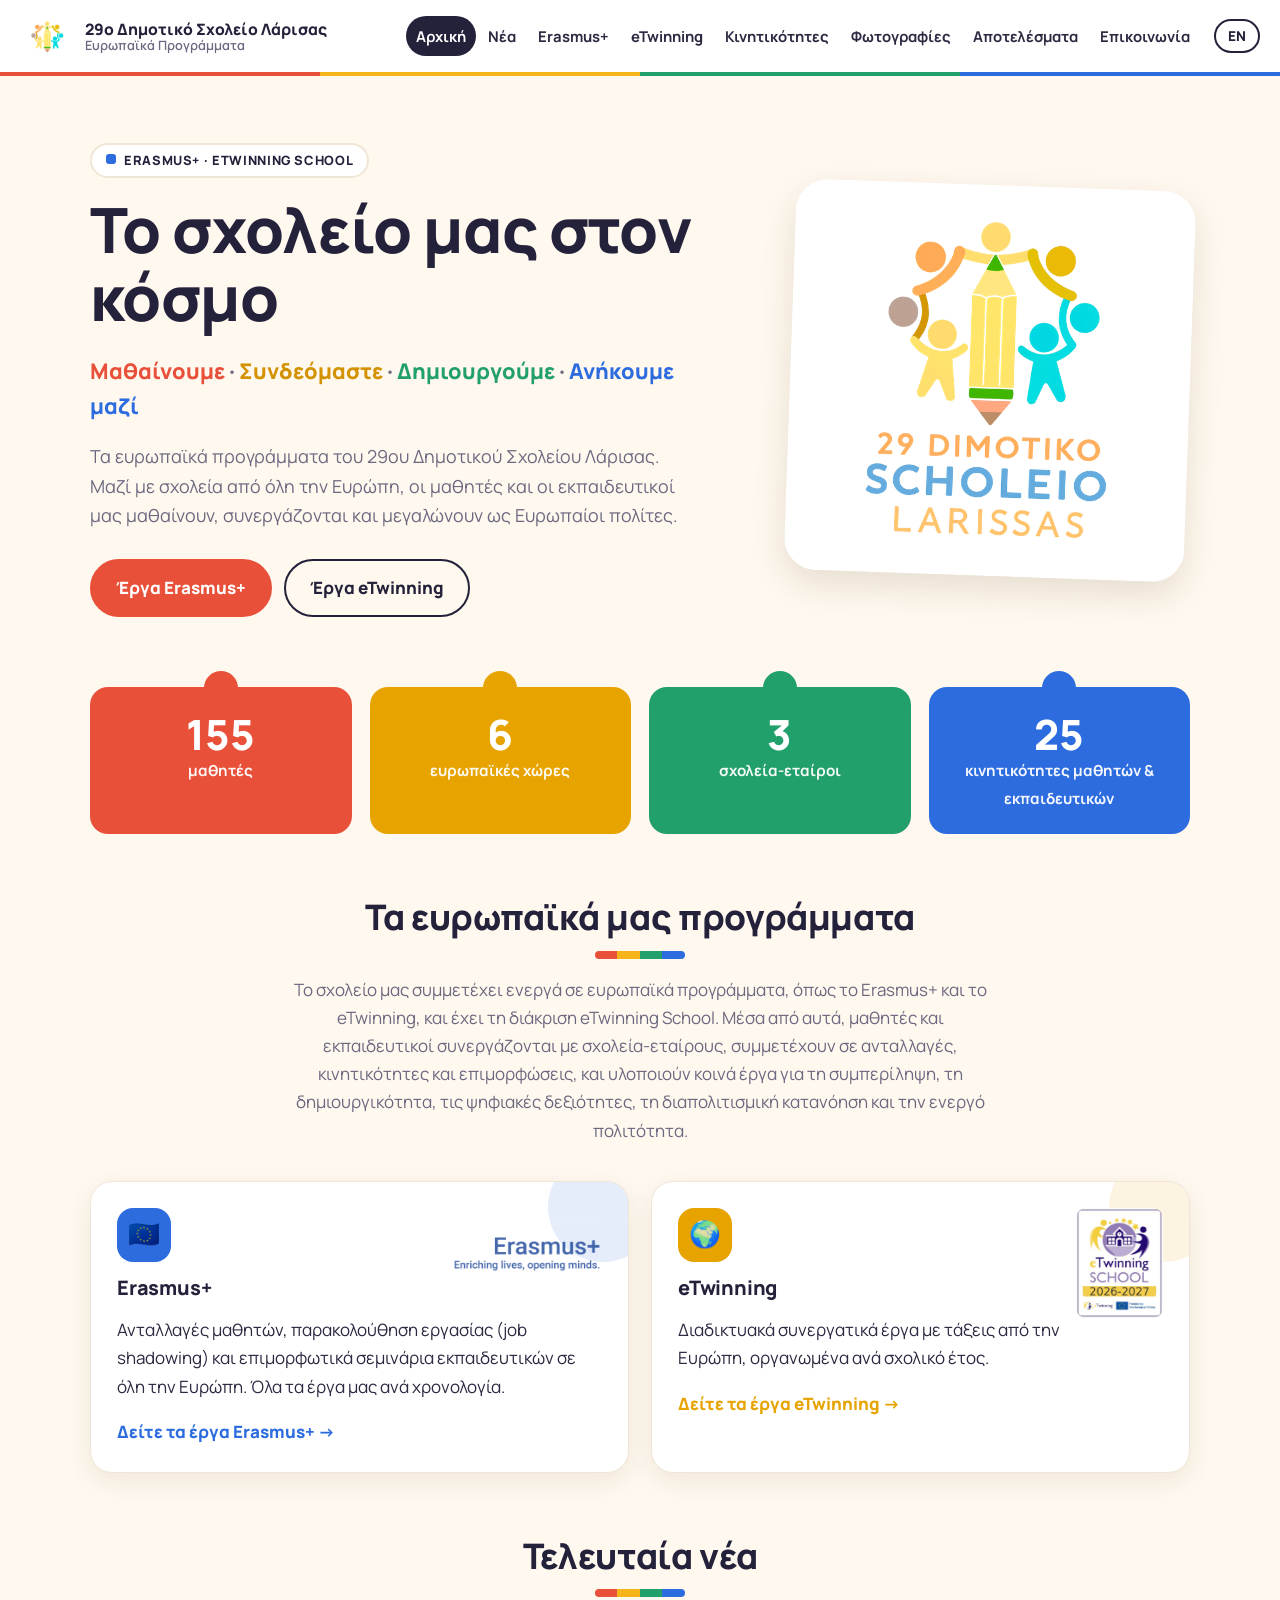
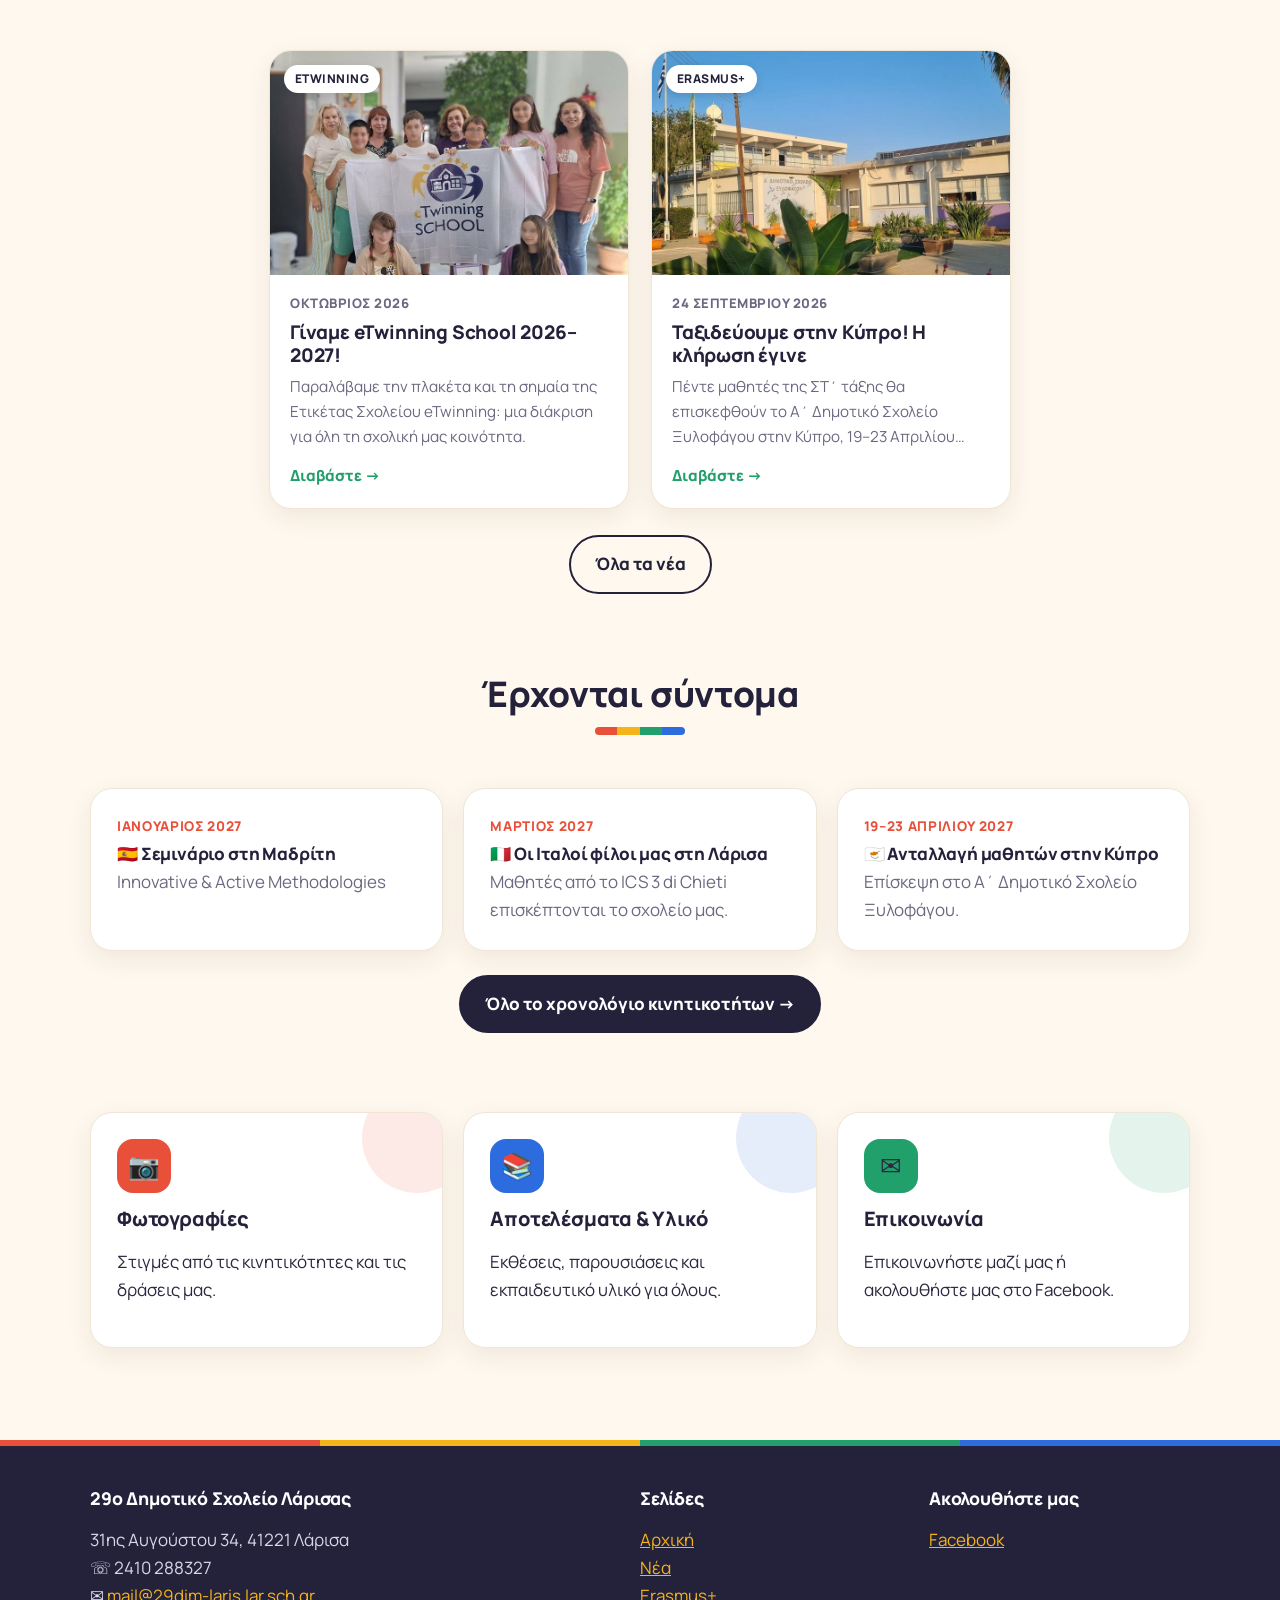
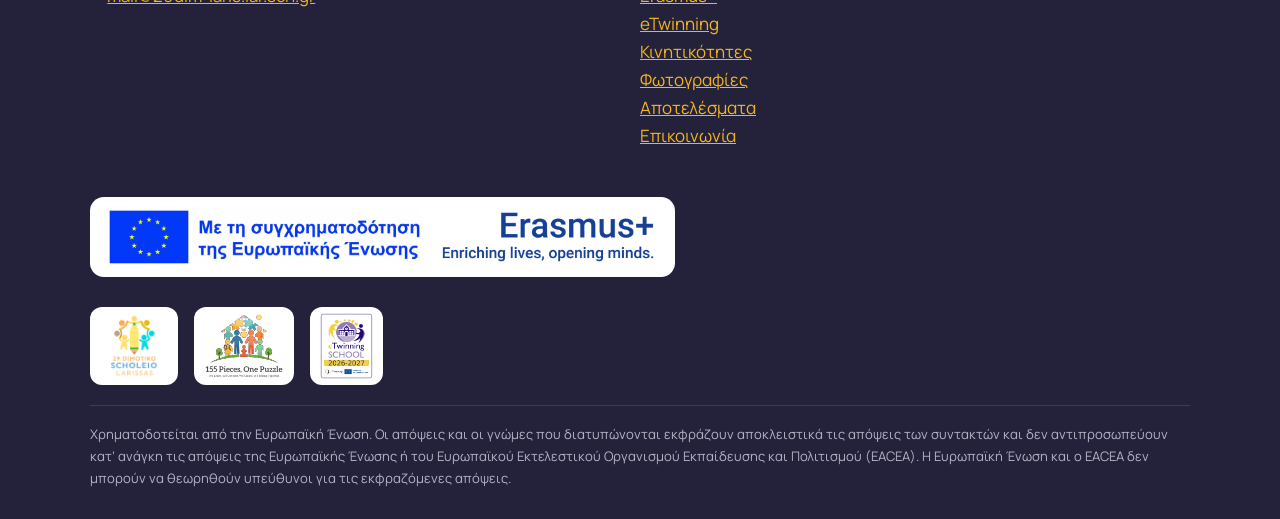
==== index.html @ d01c560a "Add files via upload" ====
<!DOCTYPE html>
<html lang="el">
<head>
<meta charset="UTF-8">
<meta name="viewport" content="width=device-width, initial-scale=1.0">
<title>Ευρωπαϊκά Προγράμματα · 29ο Δημοτικό Σχολείο Λάρισας</title>
<meta name="description" content="Erasmus+ και eTwinning του 29ου Δημοτικού Σχολείου Λάρισας · European projects of the 29th Primary School of Larissa, Greece.">
<script>try{if(localStorage.getItem("lang")==="en")document.documentElement.classList.add("l-en")}catch(e){}</script>
<link href="https://fonts.googleapis.com/css2?family=Manrope:wght@400;600;700;800&display=swap" rel="stylesheet">
<link rel="icon" href="logo-school-icon.png">
<link rel="stylesheet" href="style.css?v=6">
</head>
<body>

<div class="hero">
  <div class="wrap hero-grid">
  <div>
    <span class="kicker">Erasmus+ · eTwinning School</span>
    <h1><span data-l="el">Το σχολείο μας στον κόσμο</span><span data-l="en">Our School in the World</span></h1>
    <p class="slogan"><span data-l="el"><span class="c-red">Μαθαίνουμε</span> · <span class="c-yellow">Συνδεόμαστε</span> · <span class="c-green">Δημιουργούμε</span> · <span class="c-blue">Ανήκουμε μαζί</span></span><span data-l="en"><span class="c-red">We learn</span> · <span class="c-yellow">We connect</span> · <span class="c-green">We create</span> · <span class="c-blue">We belong together</span></span></p>
    <p data-l="el">Τα ευρωπαϊκά προγράμματα του 29ου Δημοτικού Σχολείου Λάρισας. Μαζί με σχολεία από όλη την Ευρώπη, οι μαθητές και οι εκπαιδευτικοί μας μαθαίνουν, συνεργάζονται και μεγαλώνουν ως Ευρωπαίοι πολίτες.</p>
    <p data-l="en">The European projects of the 29th Primary School of Larissa, Greece. Together with schools across Europe, our pupils and teachers learn, collaborate and grow as European citizens.</p>
    <div class="btns">
      <a class="btn" href="erasmus.html"><span data-l="el">Έργα Erasmus+</span><span data-l="en">Erasmus+ Projects</span></a>
      <a class="btn ghost" href="etwinning.html"><span data-l="el">Έργα eTwinning</span><span data-l="en">eTwinning Projects</span></a>
    </div>
  </div>
  <div class="hero-art"><img src="logo-school.png" alt="29ο Δημοτικό Σχολείο Λάρισας"></div>
  </div>
</div>

<!-- ✏️ ΑΡΙΘΜΟΙ: αλλάξτε τα νούμερα όταν χρειάζεται -->
<div class="wrap">
  <div class="stats">
    <div class="stat"><b>155</b><span data-l="el">μαθητές</span><span data-l="en">pupils</span></div>
    <div class="stat"><b>6</b><span data-l="el">ευρωπαϊκές χώρες</span><span data-l="en">European countries</span></div>
    <div class="stat"><b>3</b><span data-l="el">σχολεία-εταίροι</span><span data-l="en">partner schools</span></div>
    <div class="stat"><b>25</b><span data-l="el">κινητικότητες μαθητών &amp; εκπαιδευτικών</span><span data-l="en">pupil &amp; teacher mobilities</span></div>
  </div>
</div>

<section>
  <div class="wrap">
    <div class="section-title">
      <h2><span data-l="el">Τα ευρωπαϊκά μας προγράμματα</span><span data-l="en">About our European projects</span></h2>
      <p data-l="el">Το σχολείο μας συμμετέχει ενεργά σε ευρωπαϊκά προγράμματα, όπως το Erasmus+ και το eTwinning, και έχει τη διάκριση eTwinning School. Μέσα από αυτά, μαθητές και εκπαιδευτικοί συνεργάζονται με σχολεία-εταίρους, συμμετέχουν σε ανταλλαγές, κινητικότητες και επιμορφώσεις, και υλοποιούν κοινά έργα για τη συμπερίληψη, τη δημιουργικότητα, τις ψηφιακές δεξιότητες, τη διαπολιτισμική κατανόηση και την ενεργό πολιτότητα.</p>
      <p data-l="en">Our school is actively involved in European programmes such as Erasmus+ and eTwinning, and holds the eTwinning School label. Through them, our pupils and teachers collaborate with partner schools, take part in exchanges, mobilities and professional development, and work on shared projects that promote inclusion, creativity, digital skills, intercultural understanding and active citizenship.</p>
    </div>
    <div class="grid2">
      <a class="card prog-card" href="erasmus.html">
        <img class="card-badge eu" src="logo-erasmus.png" alt="Erasmus+">
        <div class="icon">🇪🇺</div>
        <h3>Erasmus+</h3>
        <p data-l="el">Ανταλλαγές μαθητών, παρακολούθηση εργασίας (job shadowing) και επιμορφωτικά σεμινάρια εκπαιδευτικών σε όλη την Ευρώπη. Όλα τα έργα μας ανά χρονολογία.</p>
        <p data-l="en">Pupil exchanges, teacher job shadowing and training courses across Europe. All our projects, by year.</p>
        <span class="more"><span data-l="el">Δείτε τα έργα Erasmus+ →</span><span data-l="en">See Erasmus+ projects →</span></span>
      </a>
      <a class="card prog-card et" href="etwinning.html">
        <img class="card-badge" src="etwinning-school.png" alt="eTwinning School 2026-2027">
        <div class="icon">🌍</div>
        <h3>eTwinning</h3>
        <p data-l="el">Διαδικτυακά συνεργατικά έργα με τάξεις από την Ευρώπη, οργανωμένα ανά σχολικό έτος.</p>
        <p data-l="en">Online collaborative projects with classrooms across Europe, organised by school year.</p>
        <span class="more"><span data-l="el">Δείτε τα έργα eTwinning →</span><span data-l="en">See eTwinning projects →</span></span>
      </a>
    </div>
  </div>
</section>

<section style="padding-top:0">
  <div class="wrap">
    <div class="section-title">
      <h2><span data-l="el">Τελευταία νέα</span><span data-l="en">Latest news</span></h2>
    </div>
    <!-- ✏️ Εδώ φαίνονται τα 3 πιο πρόσφατα νέα. Για νέο άρθρο, αντιγράψτε ένα <a class="ncard"> ... </a> και βάλτε το ΠΡΩΤΟ. -->
    <div class="news-grid">
      <a class="ncard" href="news-etwinning-school.html">
        <div class="thumb"><img src="news-etwinning-school-thumb.jpg" alt=""><span class="cat">eTwinning</span></div>
        <div class="body">
          <span class="date"><span data-l="el">Οκτώβριος 2026</span><span data-l="en">October 2026</span></span>
          <h3><span data-l="el">Γίναμε eTwinning School 2026–2027!</span><span data-l="en">We are an eTwinning School 2026–2027!</span></h3>
          <p data-l="el">Παραλάβαμε την πλακέτα και τη σημαία της Ετικέτας Σχολείου eTwinning: μια διάκριση για όλη τη σχολική μας κοινότητα.</p>
          <p data-l="en">We received the eTwinning School Label plaque and flag: a distinction for our whole school community.</p>
          <span class="more"><span data-l="el">Διαβάστε →</span><span data-l="en">Read more →</span></span>
        </div>
      </a>

      <a class="ncard" href="news-klirosi-kypros.html">
        <div class="thumb"><img src="news-xylofagou-thumb.jpg" alt=""><span class="cat">Erasmus+</span></div>
        <div class="body">
          <span class="date"><span data-l="el">24 Σεπτεμβρίου 2026</span><span data-l="en">24 September 2026</span></span>
          <h3><span data-l="el">Ταξιδεύουμε στην Κύπρο! Η κλήρωση έγινε</span><span data-l="en">We're going to Cyprus! The draw has taken place</span></h3>
          <p data-l="el">Πέντε μαθητές της ΣΤ΄ τάξης θα επισκεφθούν το Α΄ Δημοτικό Σχολείο Ξυλοφάγου στην Κύπρο, 19–23 Απριλίου 2027.</p>
          <p data-l="en">Five Grade 6 pupils will visit the 1st Primary School of Xylofagou in Cyprus, 19–23 April 2027.</p>
          <span class="more"><span data-l="el">Διαβάστε →</span><span data-l="en">Read more →</span></span>
        </div>
      </a>
    </div>
    <p class="center-link"><a class="btn ghost" href="news.html"><span data-l="el">Όλα τα νέα</span><span data-l="en">All news</span></a></p>
  </div>
</section>

<section style="padding-top:0">
  <div class="wrap">
    <div class="section-title">
      <h2><span data-l="el">Έρχονται σύντομα</span><span data-l="en">Coming up</span></h2>
    </div>
    <div class="grid3 upcoming">
      <div class="card"><b><span data-l="el">Ιανουάριος 2027</span><span data-l="en">January 2027</span></b><h4>🇪🇸 <span data-l="el">Σεμινάριο στη Μαδρίτη</span><span data-l="en">Training course in Madrid</span></h4><p>Innovative &amp; Active Methodologies</p></div>
      <div class="card"><b><span data-l="el">Μάρτιος 2027</span><span data-l="en">March 2027</span></b><h4>🇮🇹 <span data-l="el">Οι Ιταλοί φίλοι μας στη Λάρισα</span><span data-l="en">Our Italian friends visit us</span></h4><p data-l="el">Μαθητές από το ICS 3 di Chieti επισκέπτονται το σχολείο μας.</p><p data-l="en">Pupils from ICS 3 di Chieti visit our school.</p></div>
      <div class="card"><b><span data-l="el">19–23 Απριλίου 2027</span><span data-l="en">19–23 April 2027</span></b><h4>🇨🇾 <span data-l="el">Ανταλλαγή μαθητών στην Κύπρο</span><span data-l="en">Pupil exchange to Cyprus</span></h4><p data-l="el">Επίσκεψη στο Α΄ Δημοτικό Σχολείο Ξυλοφάγου.</p><p data-l="en">Visit to the 1st Primary School of Xylofagou.</p></div>
    </div>
    <p style="text-align:center;margin-top:24px"><a class="btn dark" href="mobilities.html"><span data-l="el">Όλο το χρονολόγιο κινητικοτήτων →</span><span data-l="en">Full mobility timeline →</span></a></p>
  </div>
</section>

<section style="padding-top:0">
  <div class="wrap">
    <div class="grid3">
      <a class="card prog-card gal" href="gallery.html"><div class="icon">📷</div><h3><span data-l="el">Φωτογραφίες</span><span data-l="en">Gallery</span></h3><p data-l="el">Στιγμές από τις κινητικότητες και τις δράσεις μας.</p><p data-l="en">Moments from our mobilities and activities.</p></a>
      <a class="card prog-card res" href="results.html"><div class="icon">📚</div><h3><span data-l="el">Αποτελέσματα &amp; Υλικό</span><span data-l="en">Results &amp; Materials</span></h3><p data-l="el">Εκθέσεις, παρουσιάσεις και εκπαιδευτικό υλικό για όλους.</p><p data-l="en">Reports, presentations and open teaching materials.</p></a>
      <a class="card prog-card mob" href="contact.html"><div class="icon">✉️</div><h3><span data-l="el">Επικοινωνία</span><span data-l="en">Contact</span></h3><p data-l="el">Επικοινωνήστε μαζί μας ή ακολουθήστε μας στο Facebook.</p><p data-l="en">Get in touch or follow us on Facebook.</p></a>
    </div>
  </div>
</section>

<script src="script.js?v=6"></script>
</body>
</html>
---- style.css ----
/* ================================================================
   29ο Δημοτικό Σχολείο Λάρισας · European Projects
   Κοινό στυλ για όλες τις σελίδες — θέμα «Παζλ»
   ================================================================ */
:root{
  /* Τα 4 χρώματα του παζλ */
  --red:#e8503a;--yellow:#f4b41a;--green:#22a06b;--blue:#2d6cdf;
  --ink:#24213b;--cream:#fff8ee;--card:#ffffff;--text:#2b2840;--muted:#6b6880;--line:#efe6d6;
  --radius:22px;--shadow:0 8px 26px rgba(60,40,10,.08);
  --accent:var(--blue);
}
*{box-sizing:border-box}
html{scroll-behavior:smooth}
body{margin:0;font-family:"Manrope",system-ui,sans-serif;background:var(--cream);color:var(--text);line-height:1.65;font-size:17px}
h1,h2,h3,h4{font-family:"Manrope",system-ui,sans-serif;font-weight:800;line-height:1.2;margin:0 0 .5em;color:var(--ink);letter-spacing:-.01em}
a{color:var(--blue)}
img{max-width:100%;display:block}
.wrap{max-width:1140px;margin:0 auto;padding:0 20px}
.c-red{color:var(--red)}.c-yellow{color:#d39200}.c-green{color:var(--green)}.c-blue{color:var(--blue)}

/* ---------- Γλώσσα: ΕΛ / EN ---------- */
html:not(.l-en) [data-l="en"]{display:none!important}
html.l-en [data-l="el"]{display:none!important}

/* ---------- Header ---------- */
header{position:sticky;top:0;z-index:50;background:rgba(255,255,255,.96);backdrop-filter:blur(8px);border-bottom:1px solid var(--line)}
header::after{content:"";position:absolute;left:0;right:0;bottom:-4px;height:4px;background:linear-gradient(90deg,var(--red) 0 25%,var(--yellow) 25% 50%,var(--green) 50% 75%,var(--blue) 75%)}
.nav{display:flex;align-items:center;height:72px;gap:14px}
.brand{display:flex;align-items:center;gap:11px;text-decoration:none;color:var(--ink);line-height:1.15;margin-right:auto}
.brand .logo{width:54px;height:54px;object-fit:contain;flex:none}
.brand b{display:block;font-weight:800;font-size:.98rem;white-space:nowrap}
.brand small{white-space:nowrap}
header .wrap{max-width:1280px}
.brand small{display:block;font-weight:600;color:var(--muted);font-size:.8rem}
.menu{display:flex;gap:2px;list-style:none;margin:0;padding:0}
.menu a{display:block;padding:8px 10px;border-radius:999px;text-decoration:none;color:var(--text);font-weight:700;font-size:.93rem;white-space:nowrap}
.menu a:hover{background:#fbf1e1}
.menu a.active{background:var(--ink);color:#fff}
.langbtn{border:2px solid var(--ink);background:#fff;color:var(--ink);font-weight:800;border-radius:999px;padding:6px 12px;cursor:pointer;font-family:inherit;font-size:.85rem}
.langbtn:hover{background:var(--ink);color:#fff}
.burger{display:none;background:none;border:0;font-size:28px;cursor:pointer;color:var(--ink);padding:0 4px}
@media(max-width:1250px){
  .burger{display:block}
  .menu{display:none;position:absolute;top:76px;left:0;right:0;background:#fff;flex-direction:column;padding:10px 20px 18px;box-shadow:var(--shadow)}
  .menu.open{display:flex}
  .menu a{font-size:1rem;padding:10px 14px}
}
@media(max-width:520px){.brand small{display:none}.brand b{font-size:.86rem;white-space:normal}.brand .logo{width:44px;height:44px}.nav{gap:8px}}

/* ---------- Αρχική: hero ---------- */
.hero{padding:70px 0 90px;position:relative;overflow:hidden}
.hero-grid{display:grid;grid-template-columns:1.15fr .85fr;gap:40px;align-items:center}
.hero h1{font-size:clamp(2.3rem,5.4vw,3.9rem);line-height:1.08;margin-bottom:.35em}
.hero .slogan{font-weight:800;font-size:clamp(1.05rem,2.3vw,1.35rem);margin:0 0 18px}
.hero p{max-width:620px;font-size:1.12rem;color:var(--muted)}
.hero-art img{width:100%;max-width:400px;margin-left:auto;display:block;background:#fff;border-radius:32px;padding:22px;box-shadow:0 14px 34px rgba(60,40,10,.12);transform:rotate(2deg)}
@media(max-width:820px){.hero-grid{grid-template-columns:1fr}.hero-art img{max-width:280px;margin:0 auto}.hero{padding-top:40px}}
.kicker{display:inline-block;background:#fff;border:2px solid var(--line);color:var(--ink);font-weight:800;padding:5px 14px;border-radius:999px;font-size:.8rem;letter-spacing:.05em;text-transform:uppercase;margin-bottom:18px}
.kicker::before{content:"";display:inline-block;width:10px;height:10px;border-radius:3px;background:var(--accent);margin-right:8px;vertical-align:1px}

/* ---------- Υπόλοιπες σελίδες: hero ---------- */
.page-hero{padding:56px 0 54px;background:#fff;border-bottom:6px solid var(--accent)}
.page-hero h1{font-size:clamp(2rem,4.6vw,3.1rem)}
.page-hero p{max-width:640px}
.page-hero::after{content:"";position:absolute;right:6%;top:50%;width:190px;height:190px;transform:translateY(-50%) rotate(-12deg);background:var(--accent);opacity:.9;
  -webkit-mask:url("data:image/svg+xml,%3Csvg xmlns='http://www.w3.org/2000/svg' viewBox='0 0 100 100'%3E%3Cpath d='M15 25 H38 C34 8 62 8 58 25 H85 V48 C102 44 102 72 85 68 V90 H15 Z'/%3E%3C/svg%3E") center/contain no-repeat;
          mask:url("data:image/svg+xml,%3Csvg xmlns='http://www.w3.org/2000/svg' viewBox='0 0 100 100'%3E%3Cpath d='M15 25 H38 C34 8 62 8 58 25 H85 V48 C102 44 102 72 85 68 V90 H15 Z'/%3E%3C/svg%3E") center/contain no-repeat}
@media(max-width:820px){.page-hero::after{width:90px;height:90px;top:24px;right:16px;transform:rotate(-12deg);opacity:.25}}
.hero.et{--accent:var(--yellow)}
.hero.news{--accent:var(--green)}
.has-badge::after{display:none}
.hero-badge{position:absolute;right:7%;top:50%;transform:translateY(-50%) rotate(3deg);height:220px;width:auto;box-shadow:0 12px 28px rgba(60,40,10,.15);border-radius:16px}
@media(max-width:820px){.hero-badge{position:static;transform:rotate(2deg);height:150px;display:block;margin:0 auto 20px}}
.card-badge{float:right;height:110px;width:auto;margin:0 0 10px 16px;position:relative;border-radius:10px}
.card-badge.eu{height:auto;width:150px;margin-top:8px}
.hero-eu{position:absolute;right:6%;top:50%;transform:translateY(-50%);display:flex;flex-direction:column;align-items:flex-end;gap:16px}
.hero-eu img{width:300px;height:auto}
.hero-eu img[src^="logo-erasmus"]{width:210px}
@media(max-width:980px){.hero-eu{position:static;transform:none;align-items:flex-start;padding:0 20px 18px;flex-direction:row;flex-wrap:wrap}.hero-eu img{width:220px}.hero-eu img[src^="logo-erasmus"]{width:150px}}
.eu-logos{display:flex;gap:18px;flex-wrap:wrap;align-items:center;margin-top:30px;background:#fff;border-radius:14px;padding:12px 18px;width:fit-content;max-width:100%}
.eu-logos img{height:56px;width:auto;max-width:100%}
.hero.mob{--accent:var(--green)}
.hero.gal{--accent:var(--red)}
.hero.res{--accent:var(--red)}
.et-page{--accent:var(--yellow)}

.btns{display:flex;gap:12px;flex-wrap:wrap;margin-top:28px}
.btn{display:inline-block;padding:13px 24px;border-radius:999px;font-weight:800;text-decoration:none;background:var(--red);color:#fff;border:2px solid var(--red)}
.btn:hover{filter:brightness(1.06)}
.btn.ghost{background:transparent;color:var(--ink);border-color:var(--ink)}
.btn.dark{background:var(--ink);border-color:var(--ink);color:#fff}

/* ---------- Sections ---------- */
section{padding:62px 0}
.section-title{text-align:center;margin-bottom:36px}
.section-title h2{display:inline-block;font-size:clamp(1.6rem,3.4vw,2.2rem)}
.section-title h2::after{content:"";display:block;width:90px;height:8px;margin:12px auto 0;border-radius:6px;background:linear-gradient(90deg,var(--red) 0 25%,var(--yellow) 25% 50%,var(--green) 50% 75%,var(--blue) 75%)}
.section-title p{color:var(--muted);max-width:700px;margin:0 auto}

/* Αριθμοί σαν κομμάτια παζλ */
.stats{display:grid;grid-template-columns:repeat(4,1fr);gap:18px;margin-top:-20px;position:relative}
.stat{--c:var(--red);position:relative;background:var(--c);color:#fff;border-radius:18px;padding:26px 16px 22px;text-align:center}
.stat::before{content:"";position:absolute;top:-16px;left:50%;width:34px;height:34px;margin-left:-17px;border-radius:50%;background:var(--c)}
.stat:nth-child(2){--c:#e7a400}.stat:nth-child(3){--c:var(--green)}.stat:nth-child(4){--c:var(--blue)}
.stat b{position:relative;display:block;font-size:2.6rem;line-height:1.05;font-weight:800}
.stat span{position:relative;font-weight:700;font-size:.95rem;opacity:.95}
@media(max-width:820px){.stats{grid-template-columns:repeat(2,1fr);row-gap:30px}}

.grid2{display:grid;grid-template-columns:1fr 1fr;gap:22px}
.grid3{display:grid;grid-template-columns:repeat(3,1fr);gap:20px}
@media(max-width:860px){.grid2,.grid3{grid-template-columns:1fr}}
.card{background:var(--card);border-radius:var(--radius);box-shadow:var(--shadow);padding:26px;border:1px solid var(--line)}
.prog-card{--c:var(--blue);text-decoration:none;color:inherit;transition:transform .15s,box-shadow .15s;display:block;position:relative;overflow:hidden}
.prog-card::before{content:"";position:absolute;right:-30px;top:-30px;width:110px;height:110px;border-radius:50%;background:var(--c);opacity:.12}
.prog-card:hover{transform:translateY(-4px) rotate(-.4deg);box-shadow:0 14px 30px rgba(60,40,10,.12)}
.prog-card.et{--c:#e7a400}.prog-card.mob{--c:var(--green)}.prog-card.gal{--c:var(--red)}.prog-card.res{--c:var(--blue)}
.prog-card .more{font-weight:800;color:var(--c)}
.icon{width:54px;height:54px;border-radius:16px;background:var(--c,var(--blue));display:grid;place-items:center;font-size:1.6rem;margin-bottom:14px}

/* ---------- Χρονολόγιο έργων ---------- */
.timeline{position:relative;margin-left:12px;padding-left:36px;border-left:4px dashed #e3d4bb}
.year{position:relative;margin:0 0 24px}
.year::before{content:"";position:absolute;left:-52px;top:2px;width:28px;height:28px;border-radius:8px;background:var(--accent);transform:rotate(12deg);box-shadow:0 0 0 5px var(--cream)}
.year h2{font-size:1.6rem;margin-bottom:14px}
.project{background:var(--card);border-radius:var(--radius);box-shadow:var(--shadow);padding:28px;margin-bottom:22px;border:1px solid var(--line);border-top:6px solid var(--accent)}
.project h3{font-size:1.45rem;margin-bottom:6px}
.sub{margin:0;color:var(--muted);font-weight:700}
.meta{display:flex;flex-wrap:wrap;gap:8px;margin:10px 0 14px}
.tag{font-size:.8rem;font-weight:800;padding:4px 12px;border-radius:999px;background:#f3ecdf;color:var(--ink)}
.tag.live{background:#dcf3e7;color:#127048}
.tag.done{background:#ecebf1;color:#555}
.tag.y{background:#fdf0cc;color:#7a5600}
details{margin-top:14px;border-top:1px dashed var(--line);padding-top:12px}
summary{cursor:pointer;font-weight:800;color:var(--red)}
details h4{margin:18px 0 6px;font-size:1.08rem}
details ul{margin:0;padding-left:20px}
.jump{display:flex;gap:8px;flex-wrap:wrap;justify-content:center;margin-bottom:34px}
.jump a,.chip{padding:8px 17px;border-radius:999px;background:#fff;border:2px solid var(--line);text-decoration:none;font-weight:800;color:var(--ink);cursor:pointer;font-family:inherit;font-size:.92rem}
.jump a:hover,.chip:hover{border-color:var(--ink)}
.chip.on{border-color:var(--ink);background:var(--ink);color:#fff}

/* ---------- Χρονολόγιο κινητικοτήτων ---------- */
.mobs{position:relative;margin-left:12px;padding-left:36px;border-left:4px dashed #e3d4bb}
.mobi{position:relative;background:var(--card);border-radius:var(--radius);box-shadow:var(--shadow);padding:20px 24px;margin-bottom:18px;border:1px solid var(--line);border-left:8px solid var(--c,var(--blue))}
.mobi::before{content:"";position:absolute;left:-55px;top:20px;width:24px;height:24px;border-radius:7px;background:var(--c,var(--blue));transform:rotate(12deg);box-shadow:0 0 0 5px var(--cream)}
.mobi .when{font-weight:800;color:var(--c);font-size:.88rem;text-transform:uppercase;letter-spacing:.04em}
.mobi h3{font-size:1.2rem;margin:4px 0 4px}
.mobi p{margin:0;color:var(--muted)}
.mobi .flag{font-size:1.6rem;float:right;margin-left:10px}
.mobi[data-t~="shadow"]{--c:var(--red)}
.mobi[data-t~="course"]{--c:var(--blue)}
.mobi[data-t~="visit"]{--c:#d39200}
.mobi[data-t~="pupils"]{--c:var(--green)}
.legend{display:flex;flex-wrap:wrap;gap:8px;justify-content:center;margin-bottom:32px}

/* ---------- Upcoming ---------- */
.upcoming .card b{display:block;color:var(--red);font-weight:800;font-size:.84rem;text-transform:uppercase;letter-spacing:.05em}
.upcoming h4{margin:6px 0 4px}
.upcoming p{margin:0;color:var(--muted)}

/* ---------- Gallery ---------- */
.album{margin-bottom:46px}
.album h2{font-size:1.45rem}
.album > p{color:var(--muted);margin-top:-6px}
.gallery{display:grid;grid-template-columns:repeat(auto-fill,minmax(200px,1fr));gap:14px}
.gallery img{width:100%;aspect-ratio:4/3;object-fit:cover;border-radius:16px;cursor:zoom-in;box-shadow:var(--shadow);border:5px solid #fff;transition:transform .15s}
.gallery img:nth-child(odd):hover{transform:rotate(-1.5deg) scale(1.03)}
.gallery img:nth-child(even):hover{transform:rotate(1.5deg) scale(1.03)}
.empty{grid-column:1/-1;border:3px dashed #e3d4bb;border-radius:var(--radius);padding:34px;text-align:center;color:var(--muted);font-weight:700;background:#fff}
.lightbox{position:fixed;inset:0;background:rgba(20,16,35,.93);display:none;align-items:center;justify-content:center;z-index:100;padding:20px;flex-direction:column}
.lightbox.open{display:flex}
.lightbox img{max-height:80vh;max-width:92vw;border-radius:10px}
.lightbox .cap{color:#fff;margin-top:12px;text-align:center;max-width:700px}
.lightbox button{position:absolute;background:rgba(255,255,255,.15);color:#fff;border:0;font-size:30px;width:52px;height:52px;border-radius:50%;cursor:pointer}
.lightbox .x{top:18px;right:18px}
.lightbox .prev{left:14px;top:50%}
.lightbox .next{right:14px;top:50%}

/* ---------- Αποτελέσματα / Υλικό ---------- */
.res-list{display:grid;grid-template-columns:repeat(auto-fill,minmax(300px,1fr));gap:16px}
.res-item{display:flex;gap:14px;align-items:flex-start;background:var(--card);border-radius:18px;box-shadow:var(--shadow);border:1px solid var(--line);padding:18px 20px;text-decoration:none;color:inherit}
a.res-item:hover{border-color:var(--ink)}
.res-item .ic{font-size:1.8rem;line-height:1}
.res-item h4{margin:0 0 4px;font-size:1.02rem}
.res-item p{margin:0;color:var(--muted);font-size:.92rem}
.soon{display:inline-block;margin-top:6px;font-size:.75rem;font-weight:800;background:#fdf0cc;color:#7a5600;padding:2px 9px;border-radius:999px}

/* ---------- Επικοινωνία ---------- */
.contact-grid{display:grid;grid-template-columns:repeat(3,1fr);gap:18px}
@media(max-width:860px){.contact-grid{grid-template-columns:1fr}}
.contact-grid .card{text-align:center}
.contact-grid .card .icon{margin:0 auto 14px}
.contact-grid .card:nth-child(1){--c:var(--red)}.contact-grid .card:nth-child(2){--c:var(--yellow)}.contact-grid .card:nth-child(3){--c:var(--green)}
.contact-grid .card p{margin:0;font-weight:700;word-break:break-word}
.fb-banner{background:var(--blue);color:#fff;border-radius:var(--radius);padding:34px;display:flex;align-items:center;justify-content:space-between;gap:20px;flex-wrap:wrap}
.fb-banner h3{color:#fff;margin:0 0 4px}
.fb-banner p{margin:0;opacity:.92}
.fb-banner .btn{background:#fff;color:var(--blue);border-color:#fff}

.proj-logo{float:right;width:190px;margin:0 0 12px 20px;background:#fff}
@media(max-width:640px){.proj-logo{float:none;display:block;width:200px;margin:0 auto 16px}}
details{clear:both}

/* ---------- Νέα ---------- */
.hero.news{--accent:var(--green)}
.news-grid{display:grid;grid-template-columns:repeat(auto-fit,minmax(260px,360px));gap:22px;justify-content:center}
.ncard{display:flex;flex-direction:column;background:var(--card);border:1px solid var(--line);border-radius:var(--radius);box-shadow:var(--shadow);overflow:hidden;text-decoration:none;color:inherit;transition:transform .15s,box-shadow .15s}
.ncard:hover{transform:translateY(-4px);box-shadow:0 14px 30px rgba(60,40,10,.12)}
.ncard .thumb{position:relative;aspect-ratio:16/10;overflow:hidden;background:#f3ecdf}
.ncard .thumb img{width:100%;height:100%;object-fit:cover;transition:transform .3s}
.ncard:hover .thumb img{transform:scale(1.04)}
.ncard .cat{position:absolute;left:14px;top:14px;background:#fff;color:var(--ink);font-weight:800;font-size:.75rem;letter-spacing:.04em;text-transform:uppercase;padding:4px 11px;border-radius:999px;box-shadow:0 2px 8px rgba(0,0,0,.12)}
.ncard .body{padding:18px 20px 20px;display:flex;flex-direction:column;flex:1}
.ncard .date{font-size:.82rem;font-weight:800;color:var(--muted);text-transform:uppercase;letter-spacing:.04em}
.ncard h3{font-size:1.18rem;margin:6px 0 8px;color:var(--ink)}
.ncard p{margin:0 0 14px;color:var(--muted);font-size:.95rem;display:-webkit-box;-webkit-line-clamp:3;-webkit-box-orient:vertical;overflow:hidden}
.ncard .more{margin-top:auto;font-weight:800;color:var(--green);font-size:.95rem}
.center-link{text-align:center;margin-top:26px}

/* Σελίδα άρθρου */
.article-hero{background:#fff;border-bottom:6px solid var(--green);padding:46px 0 40px}
.article-hero .wrap,.article-body{max-width:820px}
.back{display:inline-block;font-weight:800;text-decoration:none;color:var(--muted);margin-bottom:18px}
.back:hover{color:var(--ink)}
.article-hero h1{font-size:clamp(1.9rem,4.6vw,2.8rem);margin:8px 0 0}
.article-hero .date{font-weight:800;color:var(--green);text-transform:uppercase;letter-spacing:.05em;font-size:.88rem}
.article-body{margin:0 auto;padding:40px 20px 10px}
.article-body .badge{float:right;width:150px;margin:4px 0 16px 26px;border-radius:12px;box-shadow:var(--shadow);transform:rotate(3deg)}
.article-body p{font-size:1.08rem}
.article-body .lead{font-size:1.25rem;font-weight:700;color:var(--ink);line-height:1.5}
.article-body .closing{font-weight:800;color:var(--green);font-size:1.15rem}
.article-photos{clear:both;display:grid;grid-template-columns:1fr 1fr;gap:14px;margin-top:30px}
.article-photos img{width:100%;aspect-ratio:4/3;object-fit:cover;border-radius:16px;cursor:zoom-in;box-shadow:var(--shadow);border:5px solid #fff}
.wide-photos{grid-template-columns:1fr}
.wide-photos img{aspect-ratio:auto}
.info-box{clear:both;display:grid;grid-template-columns:repeat(3,1fr);gap:12px;margin:26px 0 6px}
.info-box > div{background:#fff;border:1px solid var(--line);border-left:6px solid var(--blue);border-radius:14px;padding:14px 16px;font-weight:600}
.info-box b{display:block;font-size:.78rem;text-transform:uppercase;letter-spacing:.05em;color:var(--blue);margin-bottom:2px}
@media(max-width:640px){.info-box{grid-template-columns:1fr}}
.article-foot{display:flex;justify-content:space-between;gap:12px;flex-wrap:wrap;margin-top:30px;padding-top:20px;border-top:1px dashed var(--line)}
@media(max-width:640px){.article-body .badge{width:100px;margin-left:16px}.article-photos{grid-template-columns:1fr}}

/* ---------- Footer ---------- */
footer{background:var(--ink);color:#d9d6e8;padding:48px 0 30px;margin-top:30px;position:relative}
footer::before{content:"";position:absolute;left:0;right:0;top:0;height:6px;background:linear-gradient(90deg,var(--red) 0 25%,var(--yellow) 25% 50%,var(--green) 50% 75%,var(--blue) 75%)}
footer h3{color:#fff;font-size:1.1rem}
footer a{color:var(--yellow)}
.foot{display:grid;grid-template-columns:2fr 1fr 1fr;gap:28px}
@media(max-width:820px){.foot{grid-template-columns:1fr}}
.logos{display:flex;gap:16px;flex-wrap:wrap;align-items:center;margin-top:30px}
.logos img{height:78px;width:auto;background:#fff;border-radius:12px;padding:6px 10px}
.eu{margin-top:20px;padding-top:18px;border-top:1px solid rgba(255,255,255,.15);font-size:.82rem;opacity:.8}
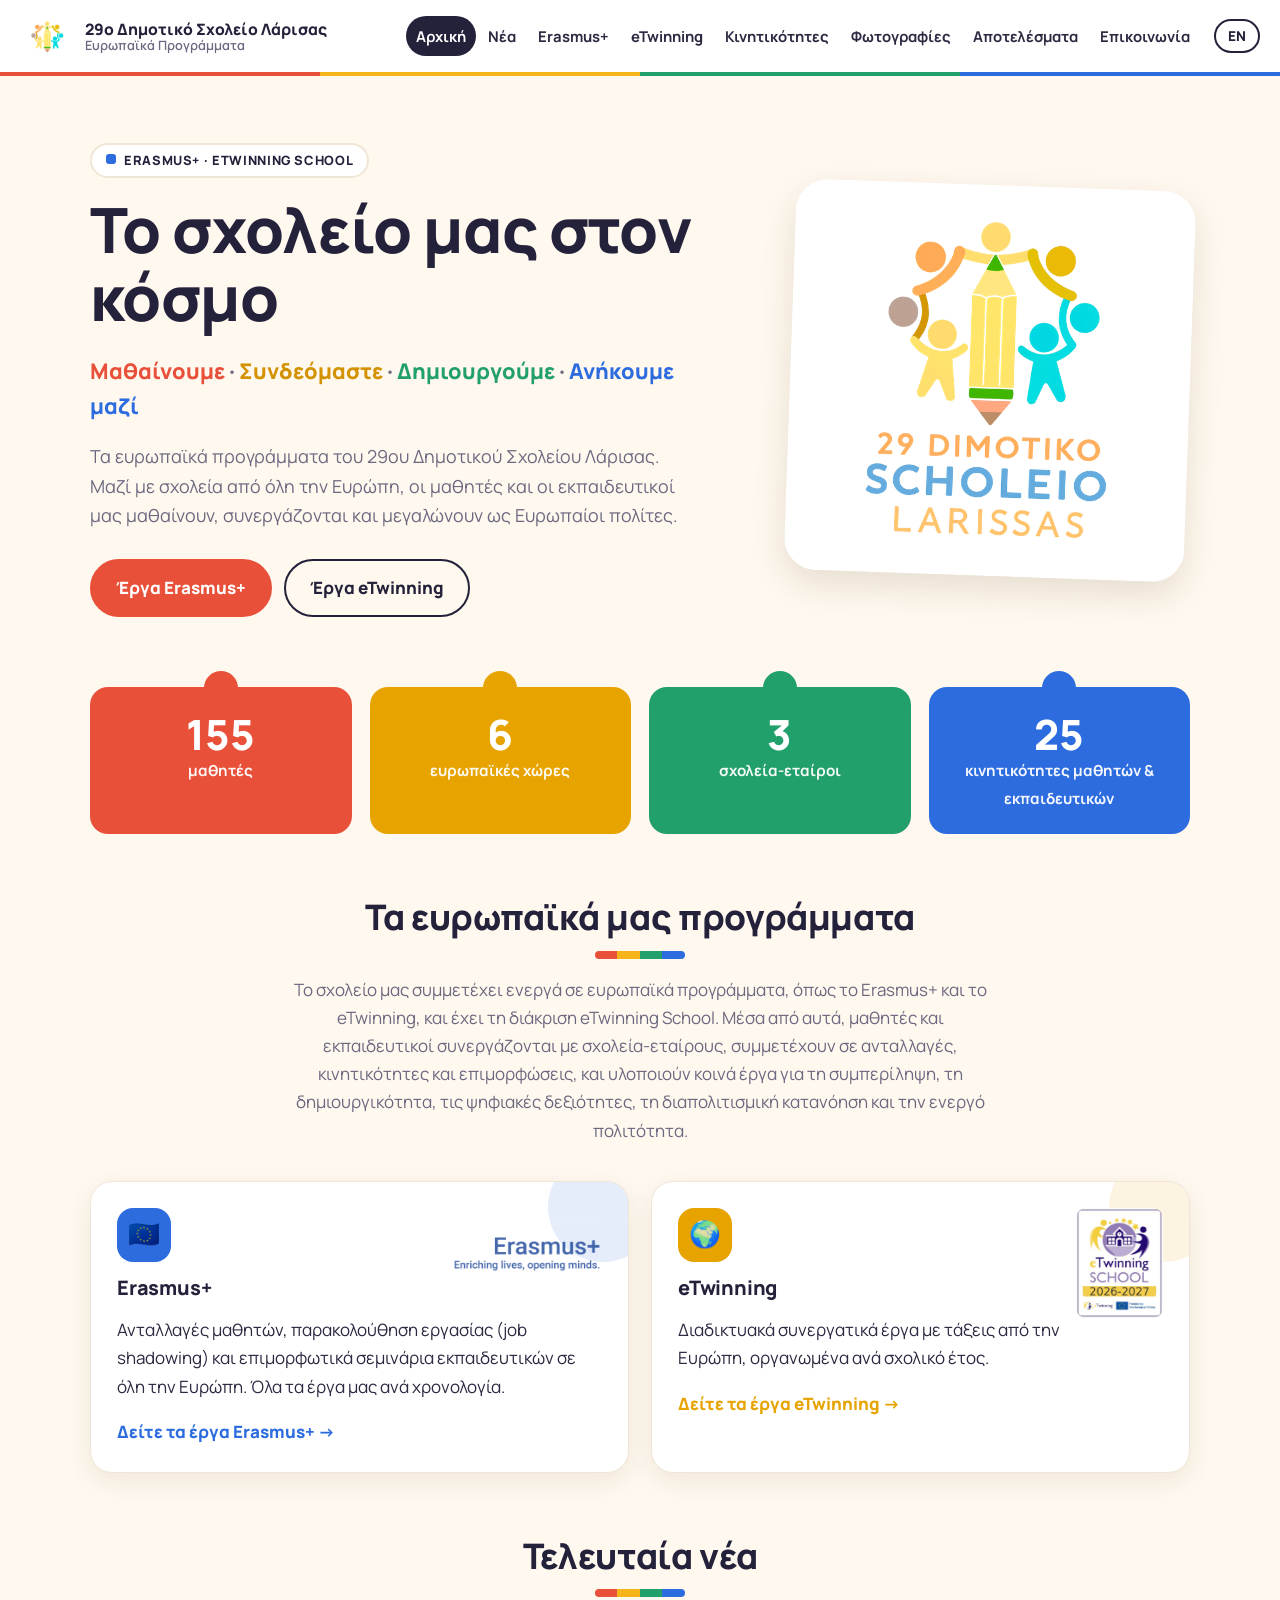
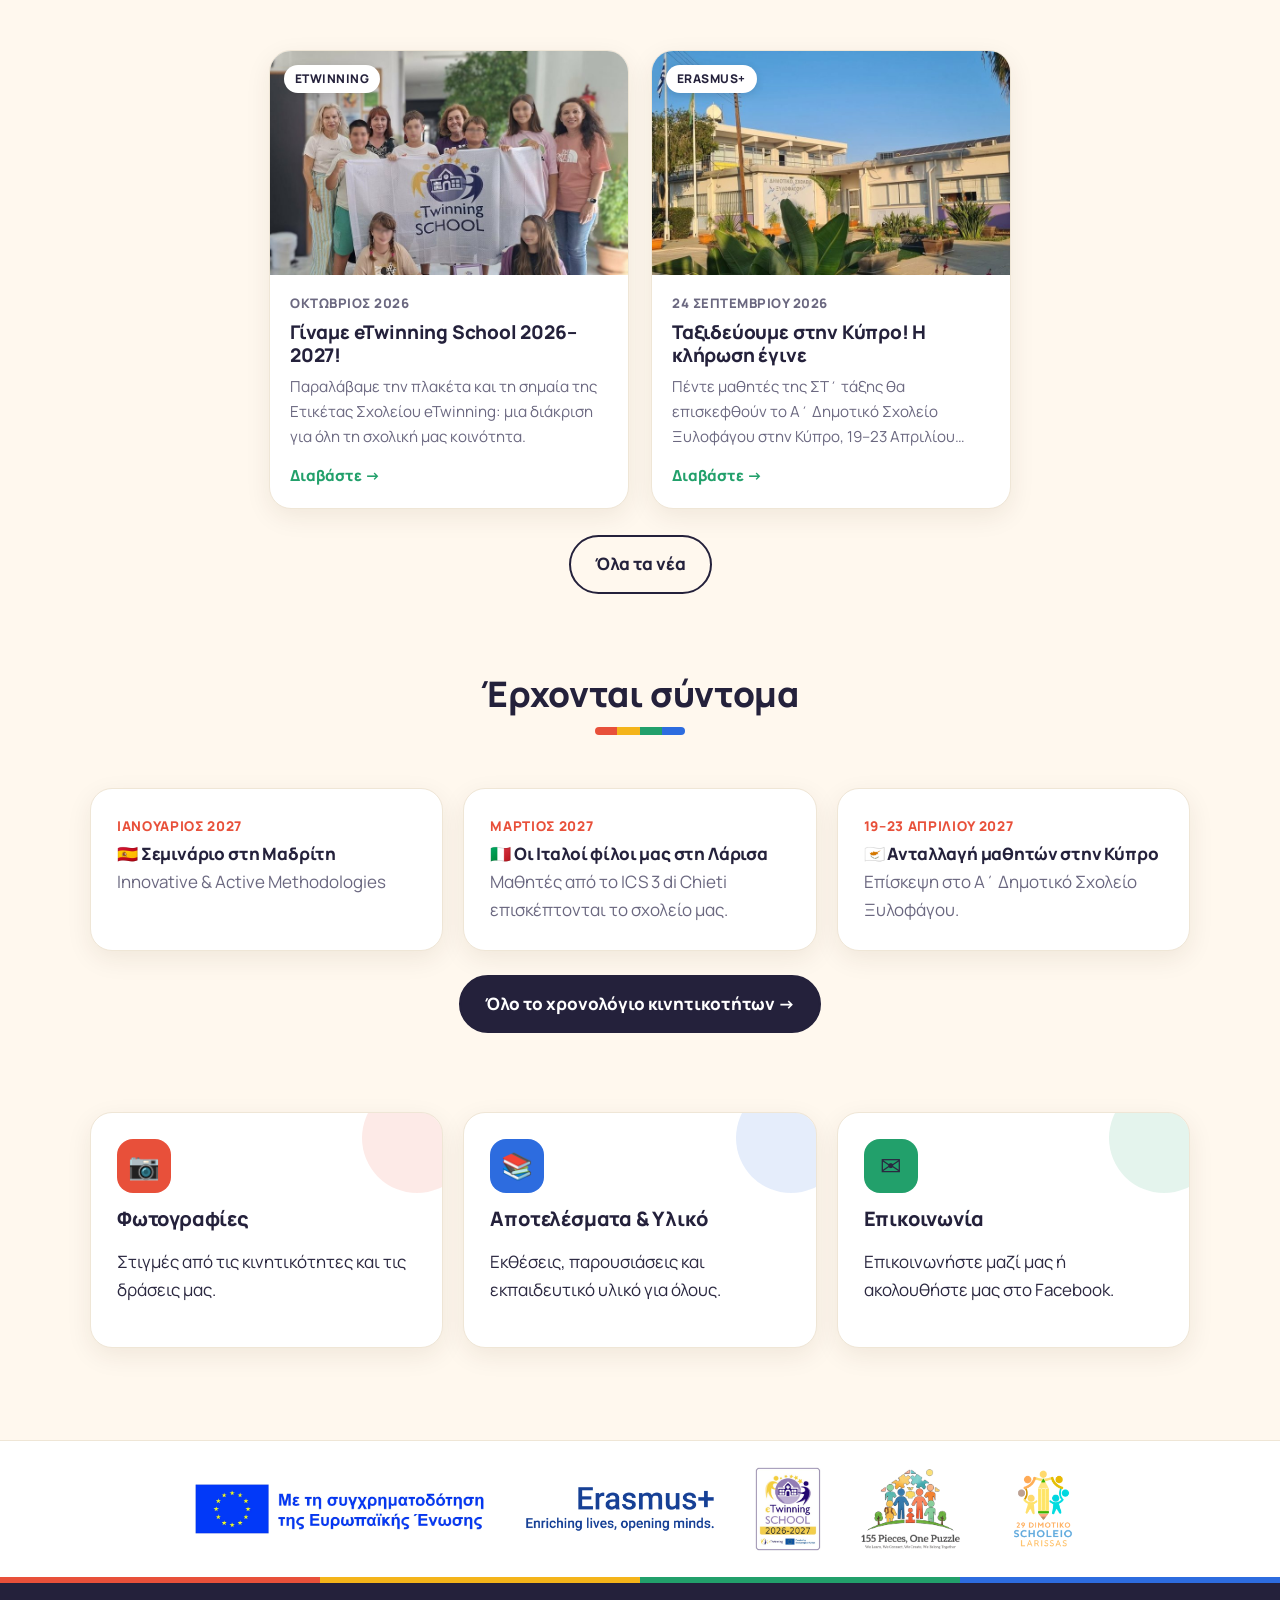
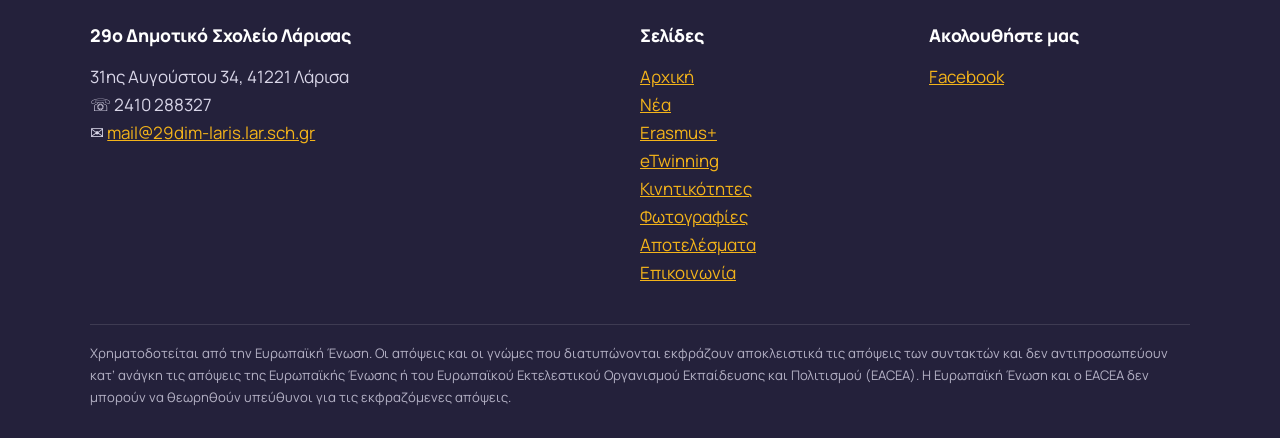
==== commit c5bf29d6: "Add files via upload" ====
--- a/index.html
+++ b/index.html
@@ -8,7 +8,7 @@
 <script>try{if(localStorage.getItem("lang")==="en")document.documentElement.classList.add("l-en")}catch(e){}</script>
 <link href="https://fonts.googleapis.com/css2?family=Manrope:wght@400;600;700;800&display=swap" rel="stylesheet">
 <link rel="icon" href="logo-school-icon.png">
-<link rel="stylesheet" href="style.css?v=6">
+<link rel="stylesheet" href="style.css?v=7">
 </head>
 <body>
 
@@ -124,6 +124,6 @@
   </div>
 </section>
 
-<script src="script.js?v=6"></script>
+<script src="script.js?v=7"></script>
 </body>
 </html>
--- a/style.css
+++ b/style.css
@@ -77,8 +77,7 @@
 .hero-eu img{width:300px;height:auto}
 .hero-eu img[src^="logo-erasmus"]{width:210px}
 @media(max-width:980px){.hero-eu{position:static;transform:none;align-items:flex-start;padding:0 20px 18px;flex-direction:row;flex-wrap:wrap}.hero-eu img{width:220px}.hero-eu img[src^="logo-erasmus"]{width:150px}}
-.eu-logos{display:flex;gap:18px;flex-wrap:wrap;align-items:center;margin-top:30px;background:#fff;border-radius:14px;padding:12px 18px;width:fit-content;max-width:100%}
-.eu-logos img{height:56px;width:auto;max-width:100%}
+
 .hero.mob{--accent:var(--green)}
 .hero.gal{--accent:var(--red)}
 .hero.res{--accent:var(--red)}
@@ -240,13 +239,19 @@
 .article-foot{display:flex;justify-content:space-between;gap:12px;flex-wrap:wrap;margin-top:30px;padding-top:20px;border-top:1px dashed var(--line)}
 @media(max-width:640px){.article-body .badge{width:100px;margin-left:16px}.article-photos{grid-template-columns:1fr}}
 
+/* ---------- Λωρίδα λογοτύπων ---------- */
+.logo-strip{background:#fff;border-top:1px solid var(--line);padding:26px 0;margin-top:30px}
+.logo-strip .wrap{display:flex;flex-wrap:wrap;align-items:center;justify-content:center;gap:22px 38px}
+.logo-strip img{height:84px;width:auto;max-width:100%}
+.logo-strip .eu-flag{height:52px}
+.logo-strip img[src^="logo-erasmus"]{height:50px}
+@media(max-width:640px){.logo-strip img{height:62px}.logo-strip .eu-flag{height:40px}.logo-strip img[src^="logo-erasmus"]{height:38px}}
+
 /* ---------- Footer ---------- */
-footer{background:var(--ink);color:#d9d6e8;padding:48px 0 30px;margin-top:30px;position:relative}
+footer{background:var(--ink);color:#d9d6e8;padding:48px 0 30px;margin-top:0;position:relative}
 footer::before{content:"";position:absolute;left:0;right:0;top:0;height:6px;background:linear-gradient(90deg,var(--red) 0 25%,var(--yellow) 25% 50%,var(--green) 50% 75%,var(--blue) 75%)}
 footer h3{color:#fff;font-size:1.1rem}
 footer a{color:var(--yellow)}
 .foot{display:grid;grid-template-columns:2fr 1fr 1fr;gap:28px}
 @media(max-width:820px){.foot{grid-template-columns:1fr}}
-.logos{display:flex;gap:16px;flex-wrap:wrap;align-items:center;margin-top:30px}
-.logos img{height:78px;width:auto;background:#fff;border-radius:12px;padding:6px 10px}
 .eu{margin-top:20px;padding-top:18px;border-top:1px solid rgba(255,255,255,.15);font-size:.82rem;opacity:.8}
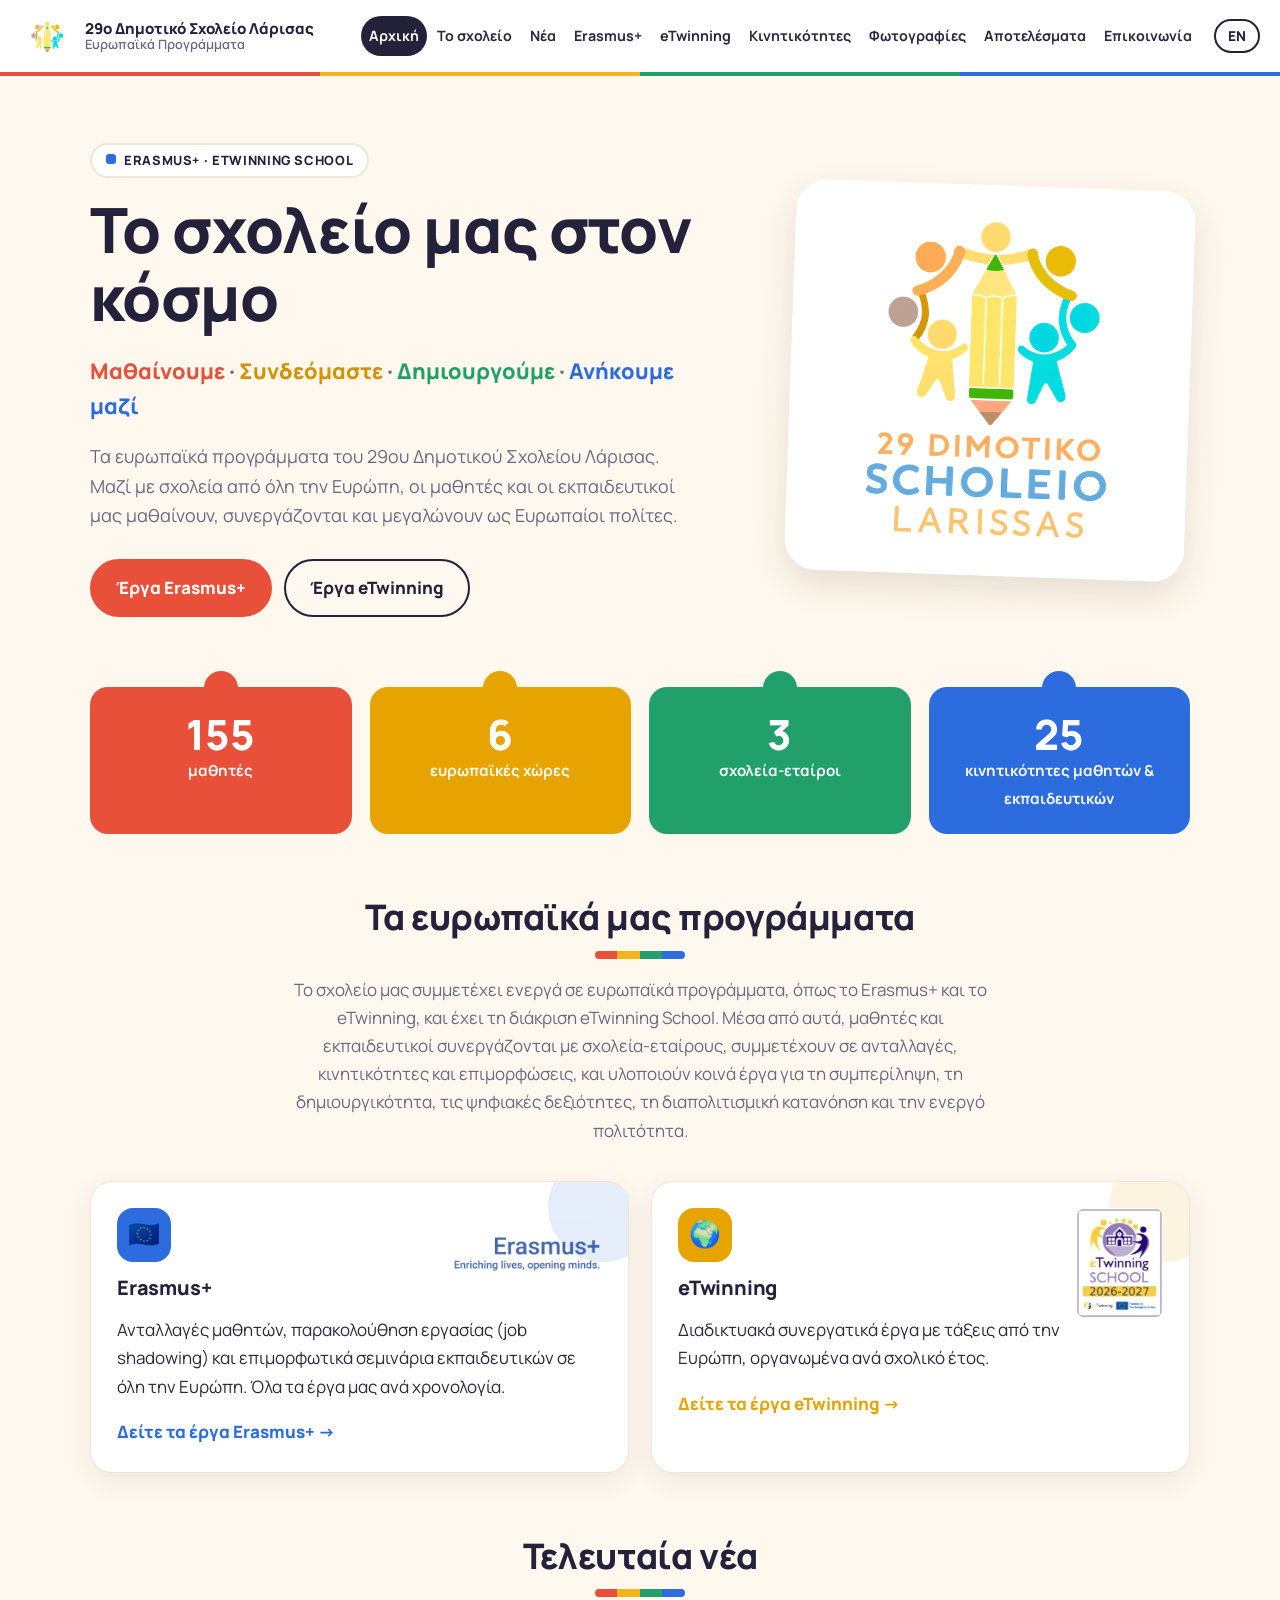
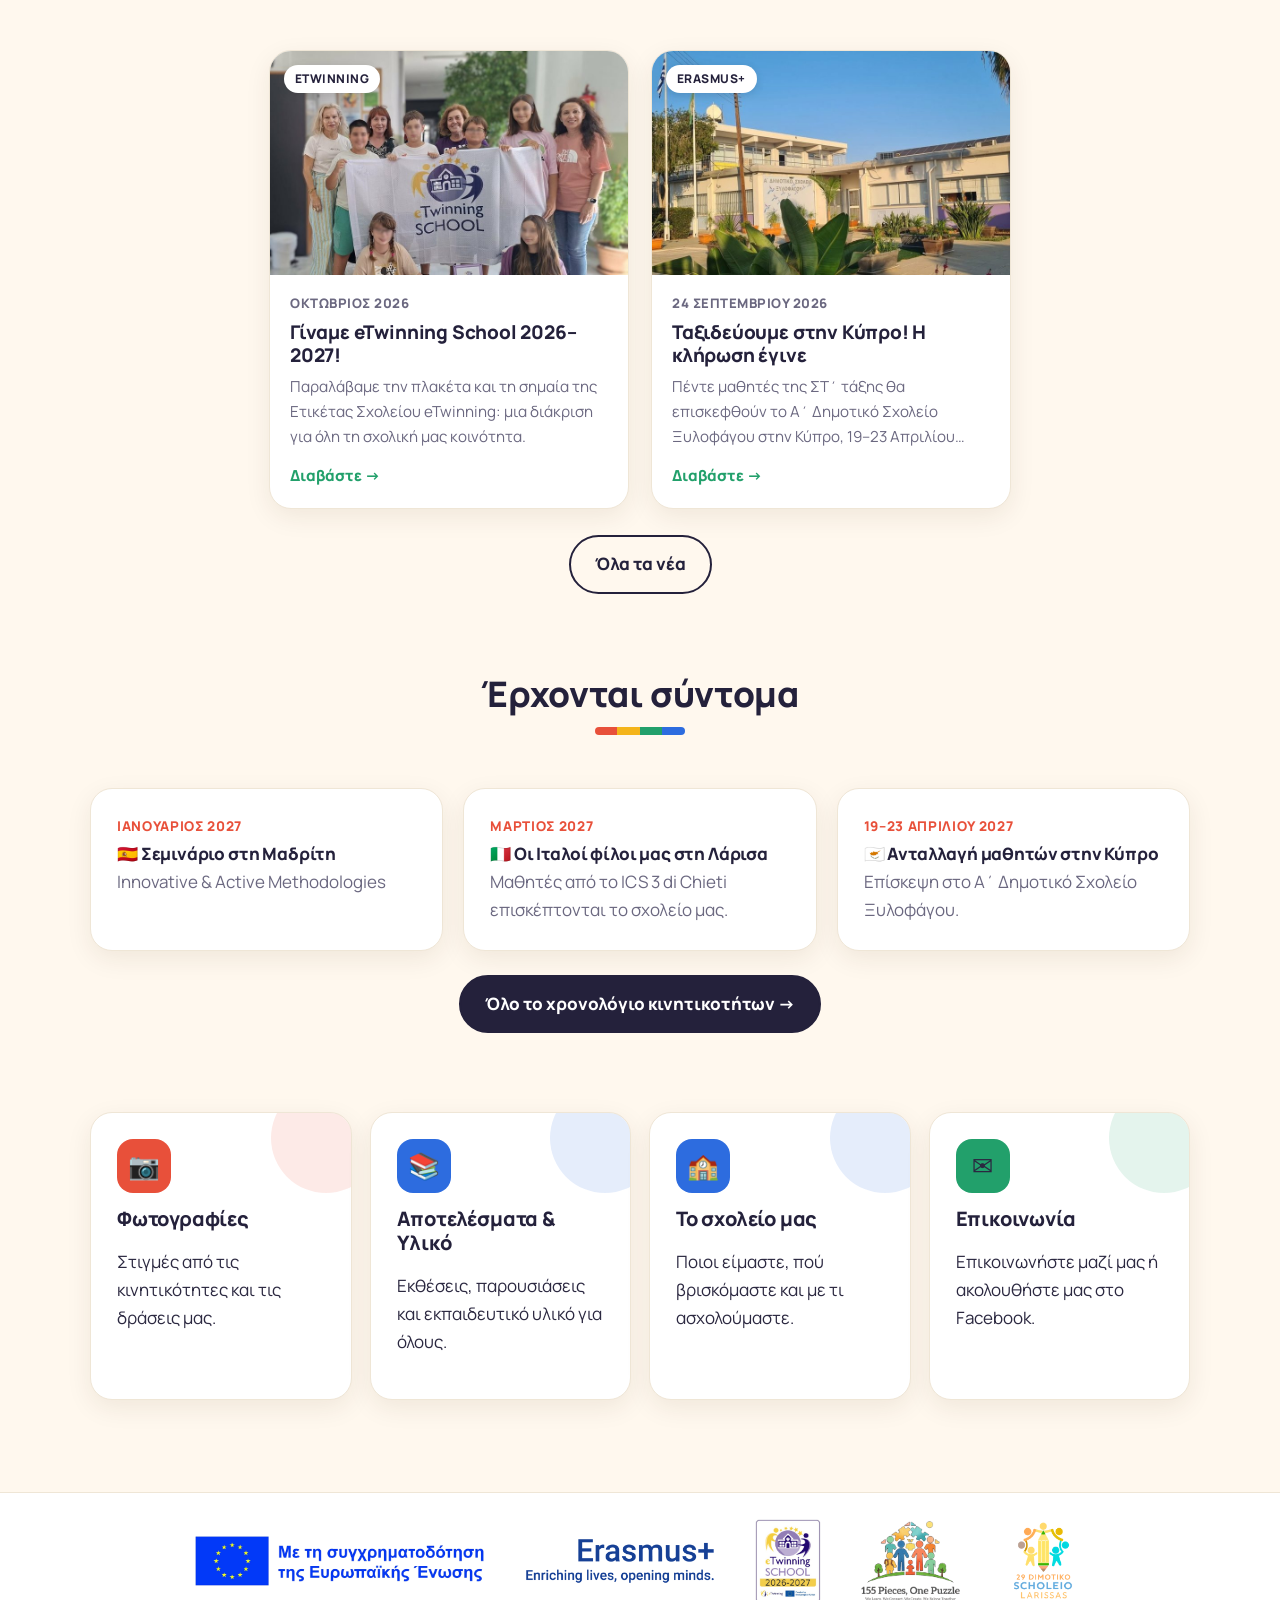
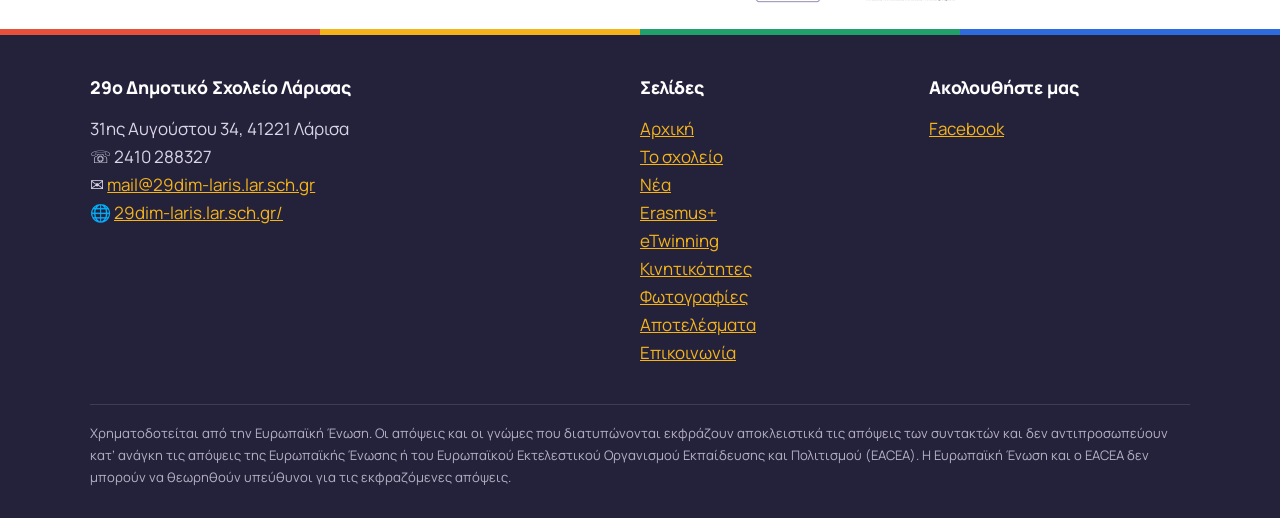
==== commit 7b03006b: "Add files via upload" ====
--- a/index.html
+++ b/index.html
@@ -8,7 +8,7 @@
 <script>try{if(localStorage.getItem("lang")==="en")document.documentElement.classList.add("l-en")}catch(e){}</script>
 <link href="https://fonts.googleapis.com/css2?family=Manrope:wght@400;600;700;800&display=swap" rel="stylesheet">
 <link rel="icon" href="logo-school-icon.png">
-<link rel="stylesheet" href="style.css?v=7">
+<link rel="stylesheet" href="style.css?v=12">
 </head>
 <body>
 
@@ -116,14 +116,15 @@
 
 <section style="padding-top:0">
   <div class="wrap">
-    <div class="grid3">
+    <div class="grid4">
       <a class="card prog-card gal" href="gallery.html"><div class="icon">📷</div><h3><span data-l="el">Φωτογραφίες</span><span data-l="en">Gallery</span></h3><p data-l="el">Στιγμές από τις κινητικότητες και τις δράσεις μας.</p><p data-l="en">Moments from our mobilities and activities.</p></a>
       <a class="card prog-card res" href="results.html"><div class="icon">📚</div><h3><span data-l="el">Αποτελέσματα &amp; Υλικό</span><span data-l="en">Results &amp; Materials</span></h3><p data-l="el">Εκθέσεις, παρουσιάσεις και εκπαιδευτικό υλικό για όλους.</p><p data-l="en">Reports, presentations and open teaching materials.</p></a>
+      <a class="card prog-card" href="school.html"><div class="icon">🏫</div><h3><span data-l="el">Το σχολείο μας</span><span data-l="en">Our school</span></h3><p data-l="el">Ποιοι είμαστε, πού βρισκόμαστε και με τι ασχολούμαστε.</p><p data-l="en">Who we are, where we are and what we do.</p></a>
       <a class="card prog-card mob" href="contact.html"><div class="icon">✉️</div><h3><span data-l="el">Επικοινωνία</span><span data-l="en">Contact</span></h3><p data-l="el">Επικοινωνήστε μαζί μας ή ακολουθήστε μας στο Facebook.</p><p data-l="en">Get in touch or follow us on Facebook.</p></a>
     </div>
   </div>
 </section>
 
-<script src="script.js?v=7"></script>
+<script src="script.js?v=12"></script>
 </body>
 </html>
--- a/style.css
+++ b/style.css
@@ -28,18 +28,18 @@
 .nav{display:flex;align-items:center;height:72px;gap:14px}
 .brand{display:flex;align-items:center;gap:11px;text-decoration:none;color:var(--ink);line-height:1.15;margin-right:auto}
 .brand .logo{width:54px;height:54px;object-fit:contain;flex:none}
-.brand b{display:block;font-weight:800;font-size:.98rem;white-space:nowrap}
+.brand b{display:block;font-weight:800;font-size:.94rem;white-space:nowrap}
 .brand small{white-space:nowrap}
 header .wrap{max-width:1280px}
 .brand small{display:block;font-weight:600;color:var(--muted);font-size:.8rem}
 .menu{display:flex;gap:2px;list-style:none;margin:0;padding:0}
-.menu a{display:block;padding:8px 10px;border-radius:999px;text-decoration:none;color:var(--text);font-weight:700;font-size:.93rem;white-space:nowrap}
+.menu a{display:block;padding:8px 8px;border-radius:999px;text-decoration:none;color:var(--text);font-weight:700;font-size:.89rem;white-space:nowrap}
 .menu a:hover{background:#fbf1e1}
 .menu a.active{background:var(--ink);color:#fff}
 .langbtn{border:2px solid var(--ink);background:#fff;color:var(--ink);font-weight:800;border-radius:999px;padding:6px 12px;cursor:pointer;font-family:inherit;font-size:.85rem}
 .langbtn:hover{background:var(--ink);color:#fff}
 .burger{display:none;background:none;border:0;font-size:28px;cursor:pointer;color:var(--ink);padding:0 4px}
-@media(max-width:1250px){
+@media(max-width:1270px){
   .burger{display:block}
   .menu{display:none;position:absolute;top:76px;left:0;right:0;background:#fff;flex-direction:column;padding:10px 20px 18px;box-shadow:var(--shadow)}
   .menu.open{display:flex}
@@ -151,6 +151,65 @@
 .mobi[data-t~="visit"]{--c:#d39200}
 .mobi[data-t~="pupils"]{--c:var(--green)}
 .legend{display:flex;flex-wrap:wrap;gap:8px;justify-content:center;margin-bottom:32px}
+
+/* ---------- Κάρτες δραστηριοτήτων / αποστολών ---------- */
+.act-grid{display:grid;grid-template-columns:repeat(3,1fr);gap:14px;margin:22px 0 6px}
+@media(max-width:900px){.act-grid{grid-template-columns:1fr}}
+.act{background:#fffaf2;border:1px solid var(--line);border-top:5px solid var(--c);border-radius:16px;padding:16px 18px}
+.act > b{display:block;font-size:1.02rem;color:var(--ink)}
+.act .num{display:inline-block;margin:6px 0 8px;font-weight:800;color:var(--c);font-size:1.25rem}
+.act p,.act li{font-size:.93rem;color:var(--text)}
+.act ul{padding-left:18px;margin:0}
+.act li{margin-bottom:6px}
+.act small{color:var(--muted)}
+.missions{display:grid;grid-template-columns:repeat(auto-fill,minmax(210px,1fr));gap:10px;margin:10px 0 4px}
+.mission{background:#fffaf2;border:1px solid var(--line);border-left:5px solid var(--yellow);border-radius:12px;padding:10px 14px}
+.mission .m{font-size:.75rem;font-weight:800;text-transform:uppercase;letter-spacing:.05em;color:#b07b00}
+.mission b{display:block;color:var(--ink)}
+.mission span.s{font-size:.85rem;color:var(--muted)}
+.chips{display:flex;flex-wrap:wrap;gap:6px;margin:6px 0}
+.chips span{background:#f3ecdf;border-radius:999px;padding:3px 11px;font-size:.82rem;font-weight:700}
+.partners li{margin-bottom:3px}
+.conf{font-size:.9rem;color:var(--muted);background:#fffaf2;border:1px dashed var(--line);border-radius:12px;padding:8px 12px}
+
+/* ---------- Το σχολείο μας ---------- */
+.school-hero{--accent:var(--red)}
+@media(min-width:821px){.has-badge h1,.has-badge .wrap > p{max-width:calc(100% - 300px)}}
+.hero-badge.school-logo{background:#fff;padding:14px;height:200px}
+.about-intro{display:grid;grid-template-columns:1.4fr 1fr;gap:36px;align-items:center}
+.about-intro h2{font-size:clamp(1.5rem,3vw,2rem)}
+.facts{display:grid;grid-template-columns:1fr 1fr;gap:14px}
+.fact{background:var(--c);color:#fff;border-radius:18px;padding:22px 14px;text-align:center}
+.fact b{display:block;font-size:2.2rem;line-height:1.1;font-weight:800}
+.fact span{font-weight:700;font-size:.92rem}
+.grid4{display:grid;grid-template-columns:repeat(4,1fr);gap:18px}
+.offer{border-top:6px solid var(--c)}
+.offer h3{font-size:1.1rem}
+.offer p{font-size:.94rem;color:var(--muted);margin:0}
+.values{display:grid;grid-template-columns:repeat(4,1fr);gap:14px}
+.values > div{background:#fff;border:1px solid var(--line);border-radius:18px;padding:20px;border-left:8px solid var(--c)}
+.values b{display:block;font-size:1.2rem;color:var(--c);margin-bottom:4px}
+.values span{color:var(--muted)}
+.where{display:grid;grid-template-columns:1fr 1.2fr;gap:30px;align-items:center}
+.where .addr{font-weight:700;margin:16px 0 20px}
+.map{width:100%;height:340px;border:0;border-radius:var(--radius);box-shadow:var(--shadow)}
+@media(max-width:900px){.about-intro,.where{grid-template-columns:1fr}.grid4,.values{grid-template-columns:1fr 1fr}}
+@media(max-width:560px){.grid4,.values{grid-template-columns:1fr}}
+
+.journey{display:grid;grid-template-columns:repeat(3,1fr);gap:14px;counter-reset:s}
+.journey .step{background:#fff;border:1px solid var(--line);border-top:6px solid var(--c);border-radius:16px;padding:16px 18px}
+.journey .yr{display:block;font-weight:800;color:var(--c);font-size:.88rem;letter-spacing:.04em}
+.journey b{display:block;font-size:1.12rem;color:var(--ink);margin:2px 0 4px}
+.journey .step > span:not(.yr){color:var(--muted);font-size:.93rem}
+@media(max-width:900px){.journey{grid-template-columns:1fr 1fr}}
+@media(max-width:560px){.journey{grid-template-columns:1fr}}
+.cta{background:var(--ink);color:#e9e6f5;border-radius:var(--radius);padding:34px;display:grid;grid-template-columns:1fr auto;gap:28px;align-items:center;position:relative;overflow:hidden}
+.cta::before{content:"";position:absolute;left:0;right:0;top:0;height:6px;background:linear-gradient(90deg,var(--red) 0 25%,var(--yellow) 25% 50%,var(--green) 50% 75%,var(--blue) 75%)}
+.cta h2{color:#fff;font-size:clamp(1.4rem,3vw,1.9rem)}
+.cta .chips span{background:rgba(255,255,255,.12);color:#fff}
+.cta-btns{display:flex;flex-direction:column;gap:12px}
+.cta .btn.ghost{color:#fff;border-color:rgba(255,255,255,.6)}
+@media(max-width:760px){.cta{grid-template-columns:1fr;padding:24px}.cta-btns{flex-direction:row;flex-wrap:wrap}}
 
 /* ---------- Upcoming ---------- */
 .upcoming .card b{display:block;color:var(--red);font-weight:800;font-size:.84rem;text-transform:uppercase;letter-spacing:.05em}
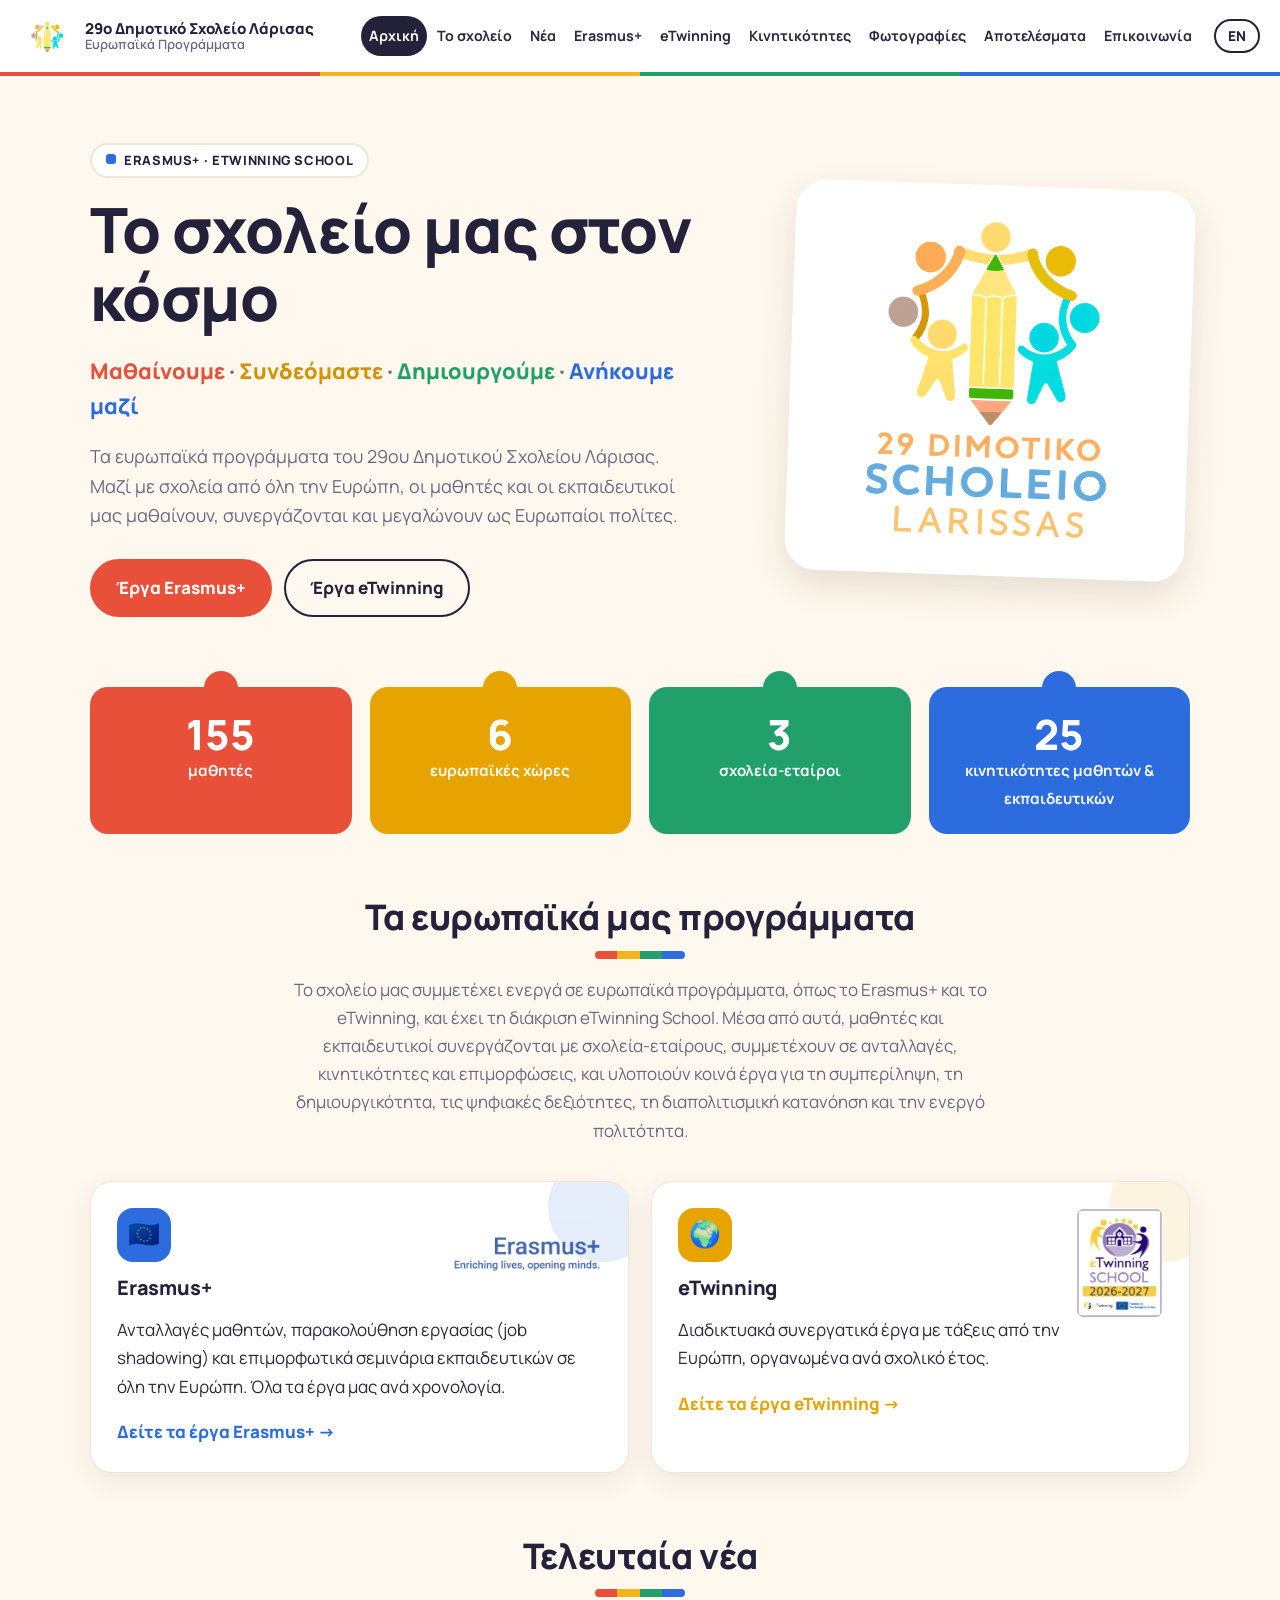
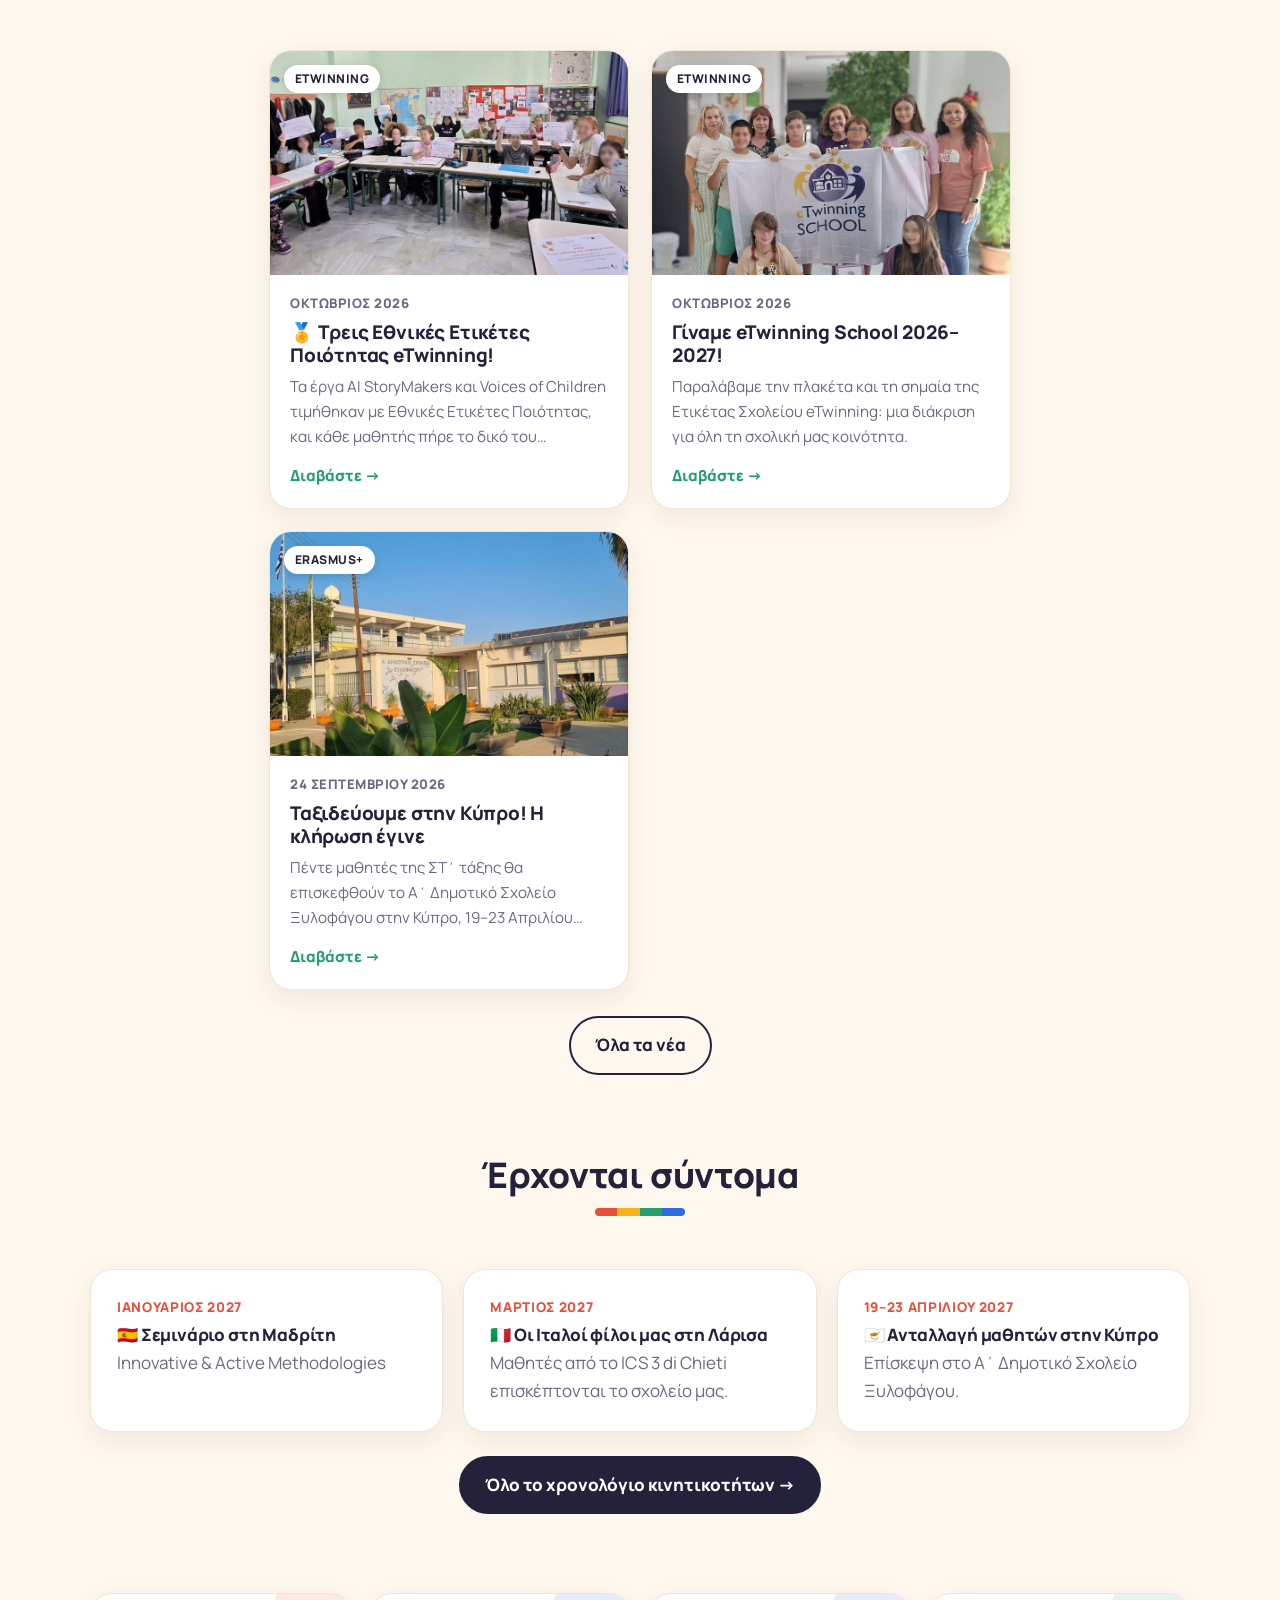
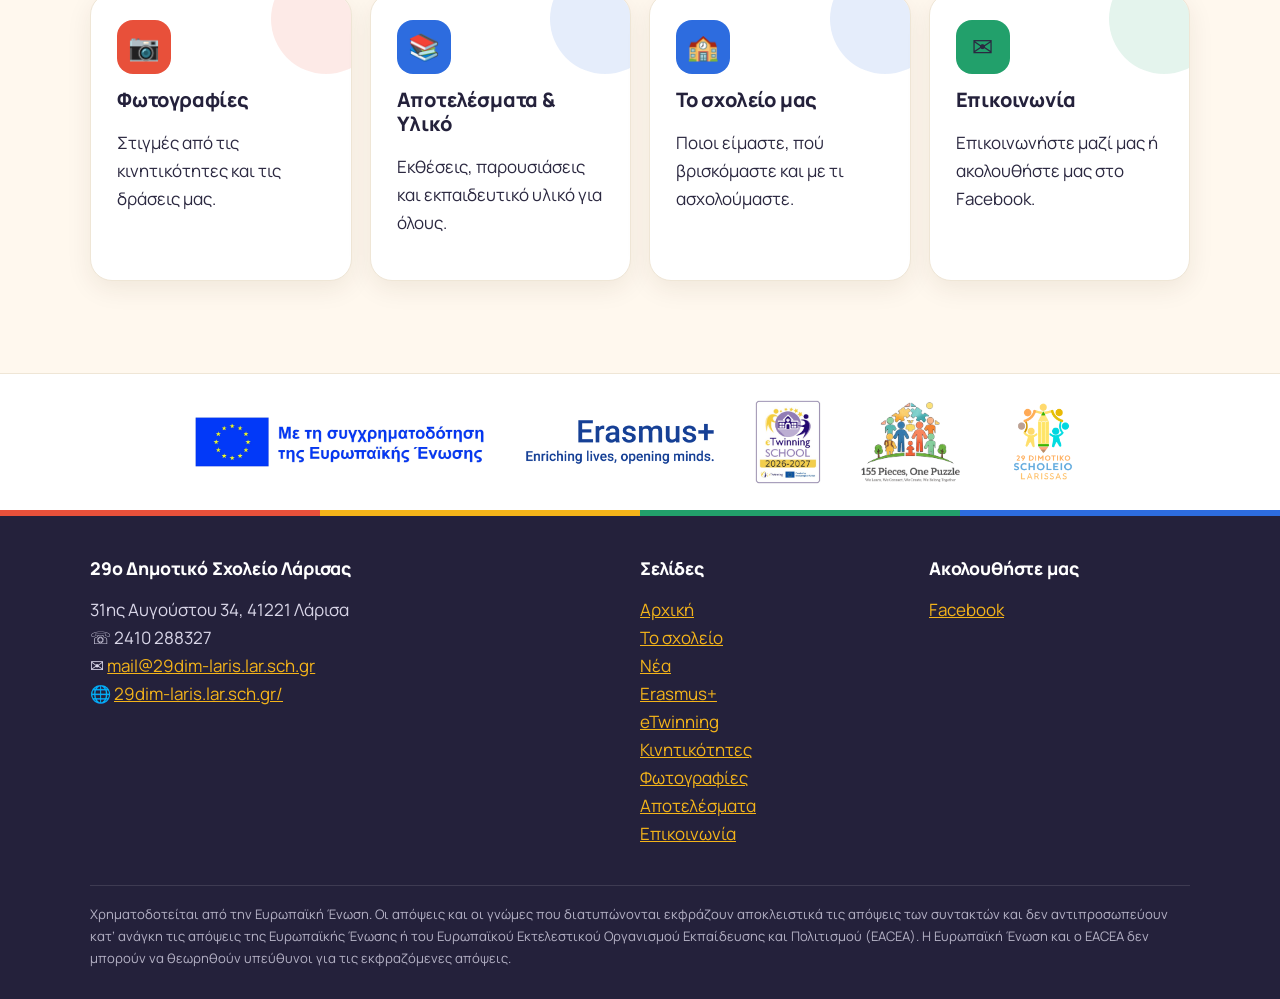
==== commit adc4ae47: "Add files via upload" ====
--- a/index.html
+++ b/index.html
@@ -8,7 +8,7 @@
 <script>try{if(localStorage.getItem("lang")==="en")document.documentElement.classList.add("l-en")}catch(e){}</script>
 <link href="https://fonts.googleapis.com/css2?family=Manrope:wght@400;600;700;800&display=swap" rel="stylesheet">
 <link rel="icon" href="logo-school-icon.png">
-<link rel="stylesheet" href="style.css?v=12">
+<link rel="stylesheet" href="style.css?v=14">
 </head>
 <body>
 
@@ -74,6 +74,17 @@
     </div>
     <!-- ✏️ Εδώ φαίνονται τα 3 πιο πρόσφατα νέα. Για νέο άρθρο, αντιγράψτε ένα <a class="ncard"> ... </a> και βάλτε το ΠΡΩΤΟ. -->
     <div class="news-grid">
+      <a class="ncard" href="news-quality-labels.html">
+        <div class="thumb"><img src="news-quality-labels-thumb.jpg" alt=""><span class="cat">eTwinning</span></div>
+        <div class="body">
+          <span class="date"><span data-l="el">Οκτώβριος 2026</span><span data-l="en">October 2026</span></span>
+          <h3><span data-l="el">🏅 Τρεις Εθνικές Ετικέτες Ποιότητας eTwinning!</span><span data-l="en">🏅 Three eTwinning National Quality Labels!</span></h3>
+          <p data-l="el">Τα έργα AI StoryMakers και Voices of Children τιμήθηκαν με Εθνικές Ετικέτες Ποιότητας, και κάθε μαθητής πήρε το δικό του πιστοποιητικό!</p>
+          <p data-l="en">Our projects AI StoryMakers and Voices of Children won National Quality Labels, and every pupil received their own certificate!</p>
+          <span class="more"><span data-l="el">Διαβάστε →</span><span data-l="en">Read more →</span></span>
+        </div>
+      </a>
+
       <a class="ncard" href="news-etwinning-school.html">
         <div class="thumb"><img src="news-etwinning-school-thumb.jpg" alt=""><span class="cat">eTwinning</span></div>
         <div class="body">
@@ -125,6 +136,6 @@
   </div>
 </section>
 
-<script src="script.js?v=12"></script>
+<script src="script.js?v=14"></script>
 </body>
 </html>
--- a/style.css
+++ b/style.css
@@ -170,6 +170,16 @@
 .chips{display:flex;flex-wrap:wrap;gap:6px;margin:6px 0}
 .chips span{background:#f3ecdf;border-radius:999px;padding:3px 11px;font-size:.82rem;font-weight:700}
 .partners li{margin-bottom:3px}
+.tag.ql{background:#fde7c7;color:#8a4b00}
+.label-cards{display:grid;grid-template-columns:1fr 1fr;gap:16px;margin:24px 0}
+.label-card{display:flex;gap:16px;align-items:flex-start;background:#fff;border:1px solid var(--line);border-top:6px solid var(--yellow);border-radius:18px;padding:18px;text-decoration:none;color:inherit;box-shadow:var(--shadow)}
+.label-card:hover{border-color:var(--ink)}
+.label-card img{width:96px;height:auto;flex:none;border-radius:10px}
+.label-card h3{font-size:1.05rem;margin:4px 0 6px}
+.label-card p{margin:0;font-size:.94rem;color:var(--muted)}
+.badge-count{display:inline-block;background:#fde7c7;color:#8a4b00;font-weight:800;font-size:.85rem;border-radius:999px;padding:2px 10px}
+.article-photos .span2{grid-column:span 2;aspect-ratio:auto}
+@media(max-width:640px){.label-cards{grid-template-columns:1fr}.label-card img{width:70px}.article-photos .span2{grid-column:auto}}
 .conf{font-size:.9rem;color:var(--muted);background:#fffaf2;border:1px dashed var(--line);border-radius:12px;padding:8px 12px}
 
 /* ---------- Το σχολείο μας ---------- */
@@ -190,6 +200,19 @@
 .values > div{background:#fff;border:1px solid var(--line);border-radius:18px;padding:20px;border-left:8px solid var(--c)}
 .values b{display:block;font-size:1.2rem;color:var(--c);margin-bottom:4px}
 .values span{color:var(--muted)}
+.mosaic.gallery{display:grid;grid-template-columns:repeat(4,minmax(0,1fr));grid-auto-rows:220px;gap:14px}
+.mosaic img{width:100%;height:100%;object-fit:cover;border-radius:18px;cursor:zoom-in;box-shadow:var(--shadow);border:5px solid #fff;aspect-ratio:auto}
+.mosaic .tall{grid-row:span 2}
+.mosaic .wide{grid-column:span 2}
+@media(max-width:820px){.mosaic.gallery{grid-template-columns:1fr 1fr;grid-auto-rows:170px}}
+.values-wrap{display:grid;grid-template-columns:minmax(0,.8fr) minmax(0,1.2fr);gap:22px;align-items:center}
+.values-wrap .values{grid-template-columns:1fr 1fr}
+.stairs{margin:0}
+.stairs.gallery{display:block}
+.stairs img{width:100%;max-height:520px;object-fit:cover;object-position:center bottom;border-radius:20px;cursor:zoom-in;box-shadow:var(--shadow);border:6px solid #fff;transform:rotate(-1.5deg)}
+.stairs figcaption{font-size:.9rem;color:var(--muted);text-align:center;margin-top:10px;font-style:italic}
+@media(max-width:820px){.values-wrap{grid-template-columns:minmax(0,1fr)}.stairs img{max-height:420px}}
+@media(max-width:560px){.values-wrap .values{grid-template-columns:minmax(0,1fr)}}
 .where{display:grid;grid-template-columns:1fr 1.2fr;gap:30px;align-items:center}
 .where .addr{font-weight:700;margin:16px 0 20px}
 .map{width:100%;height:340px;border:0;border-radius:var(--radius);box-shadow:var(--shadow)}
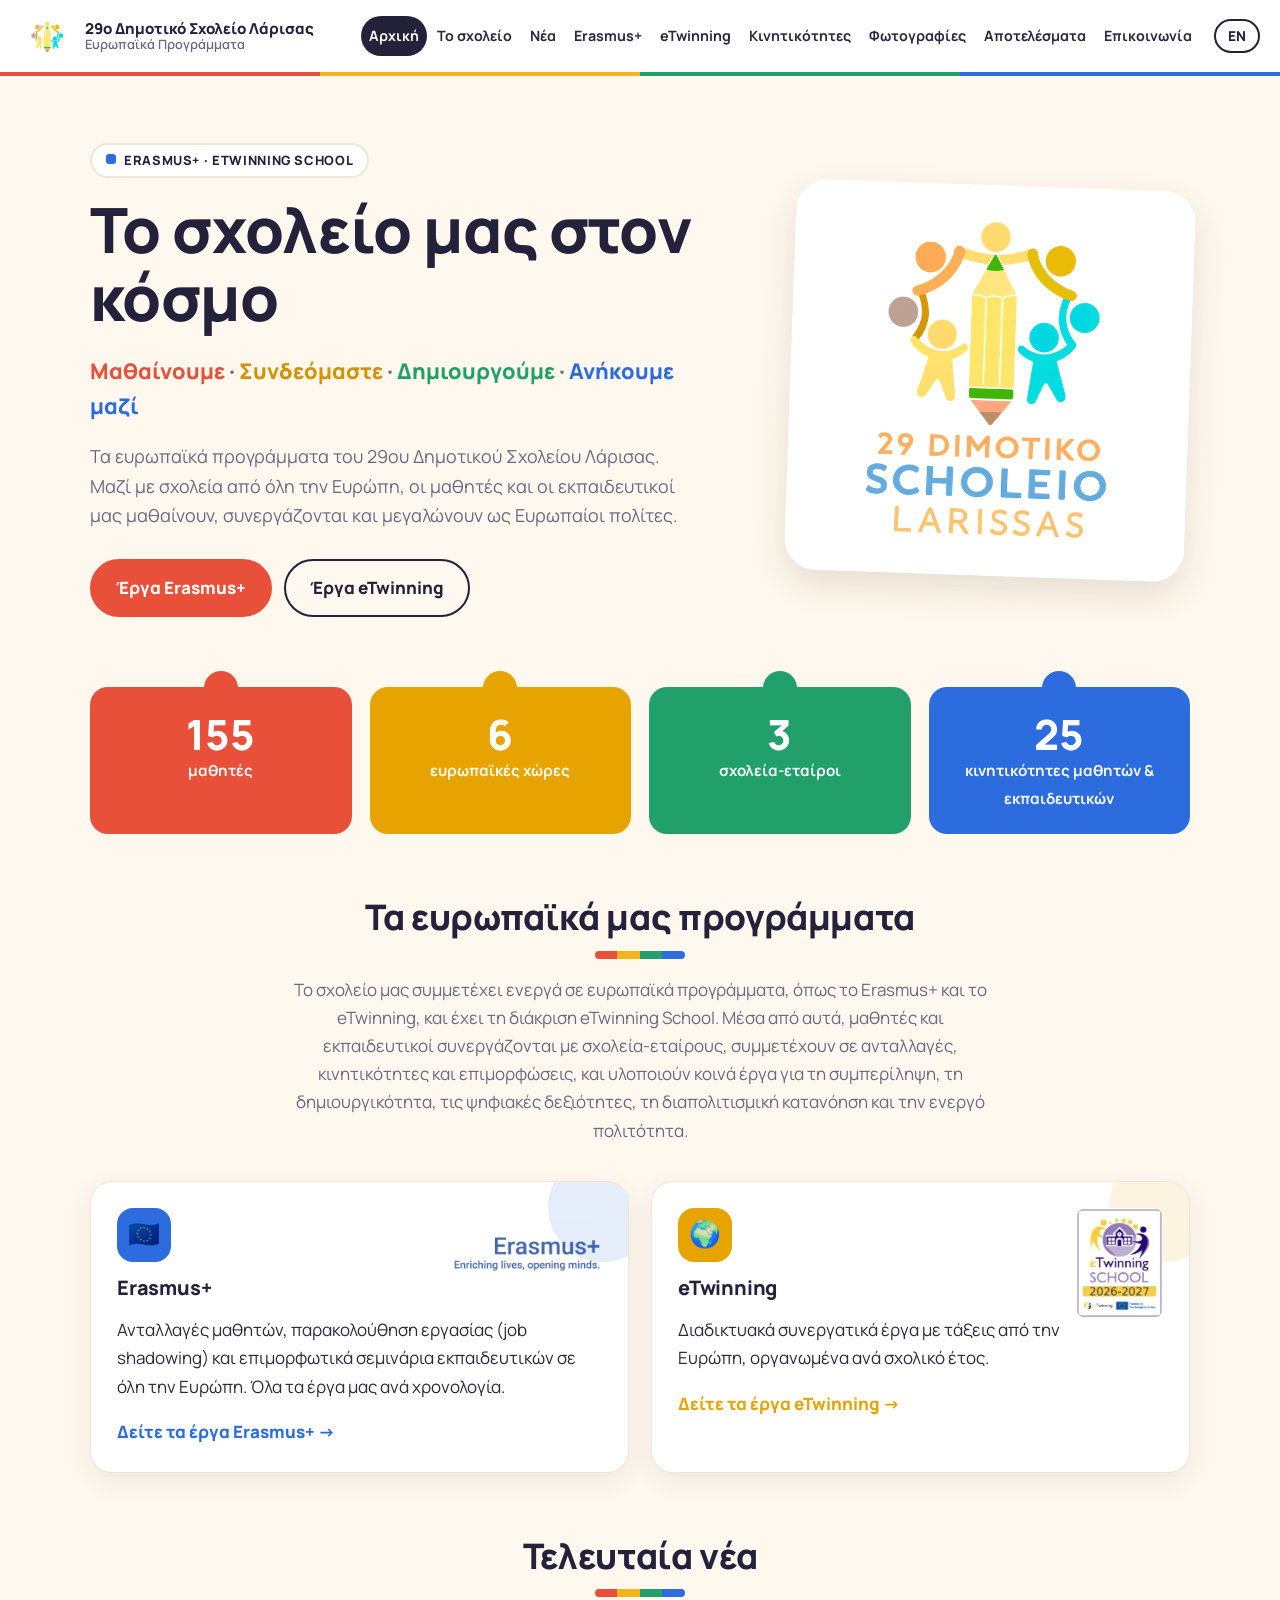
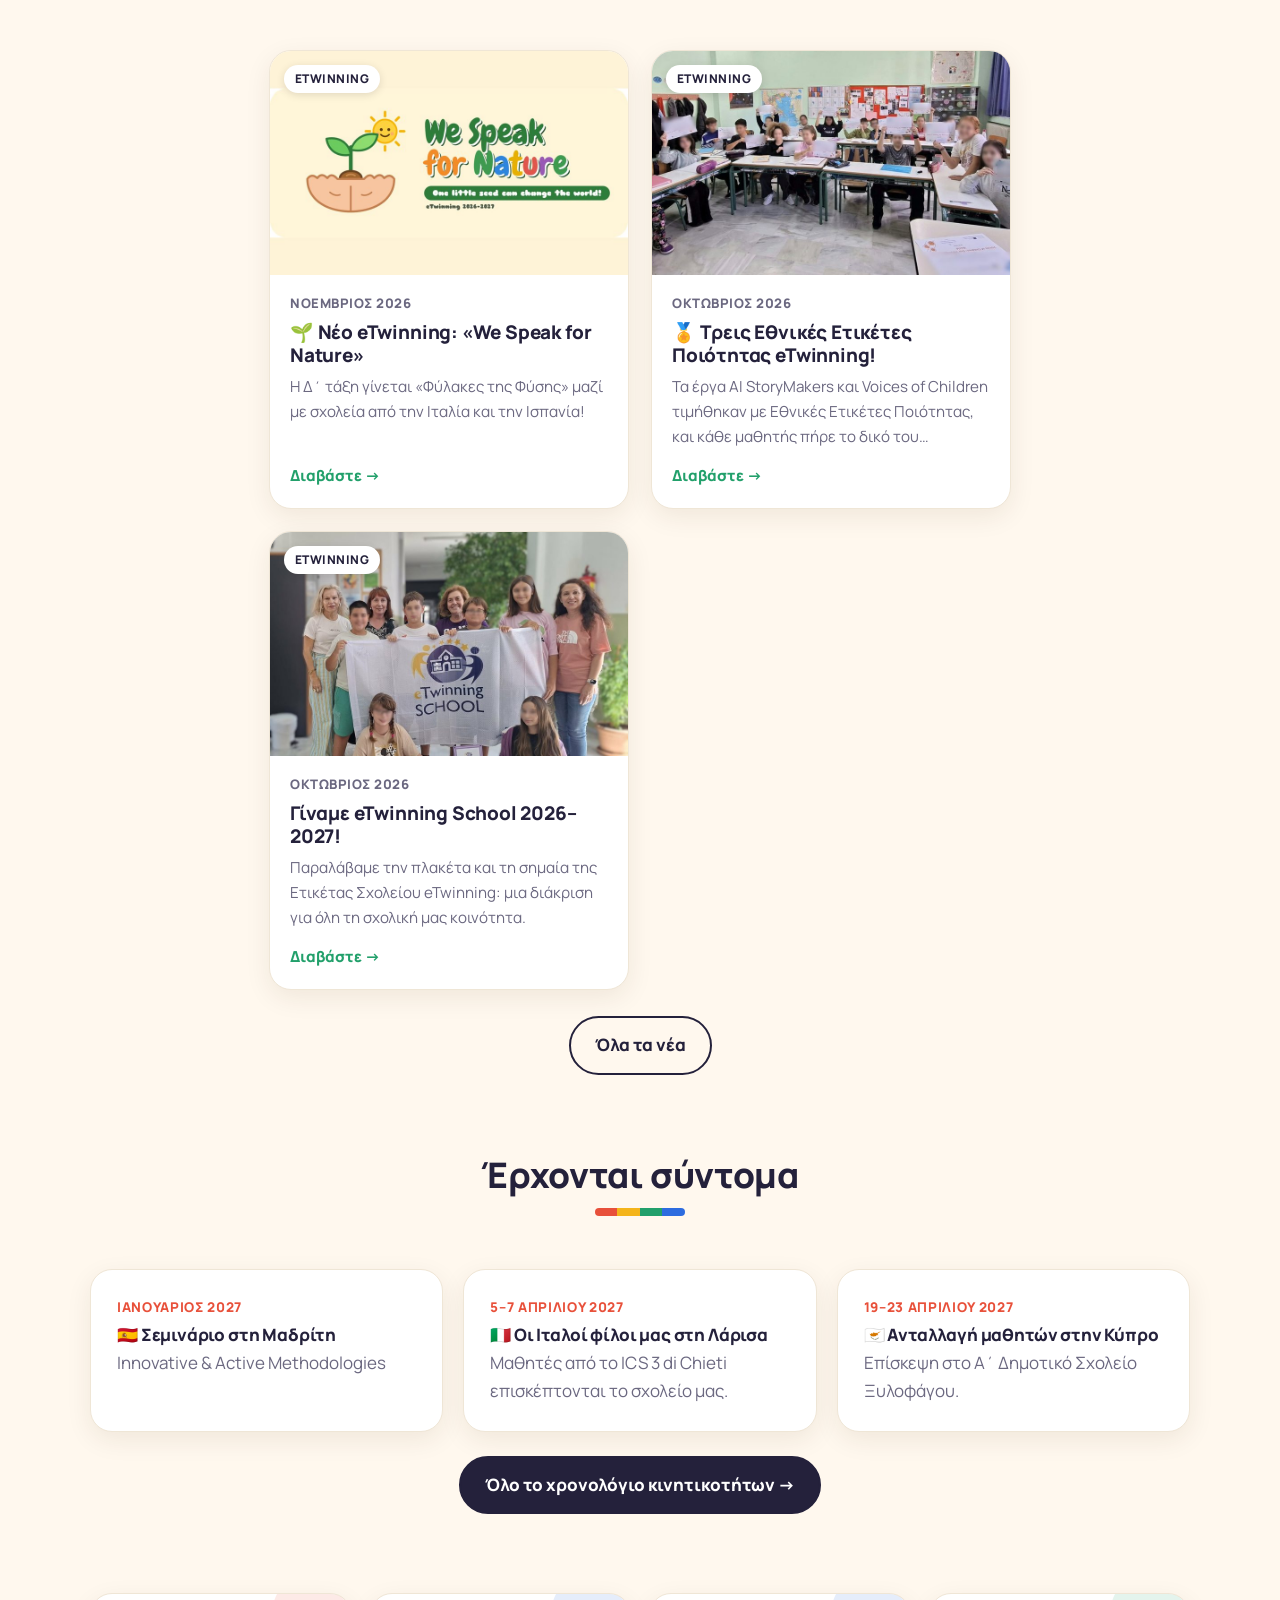
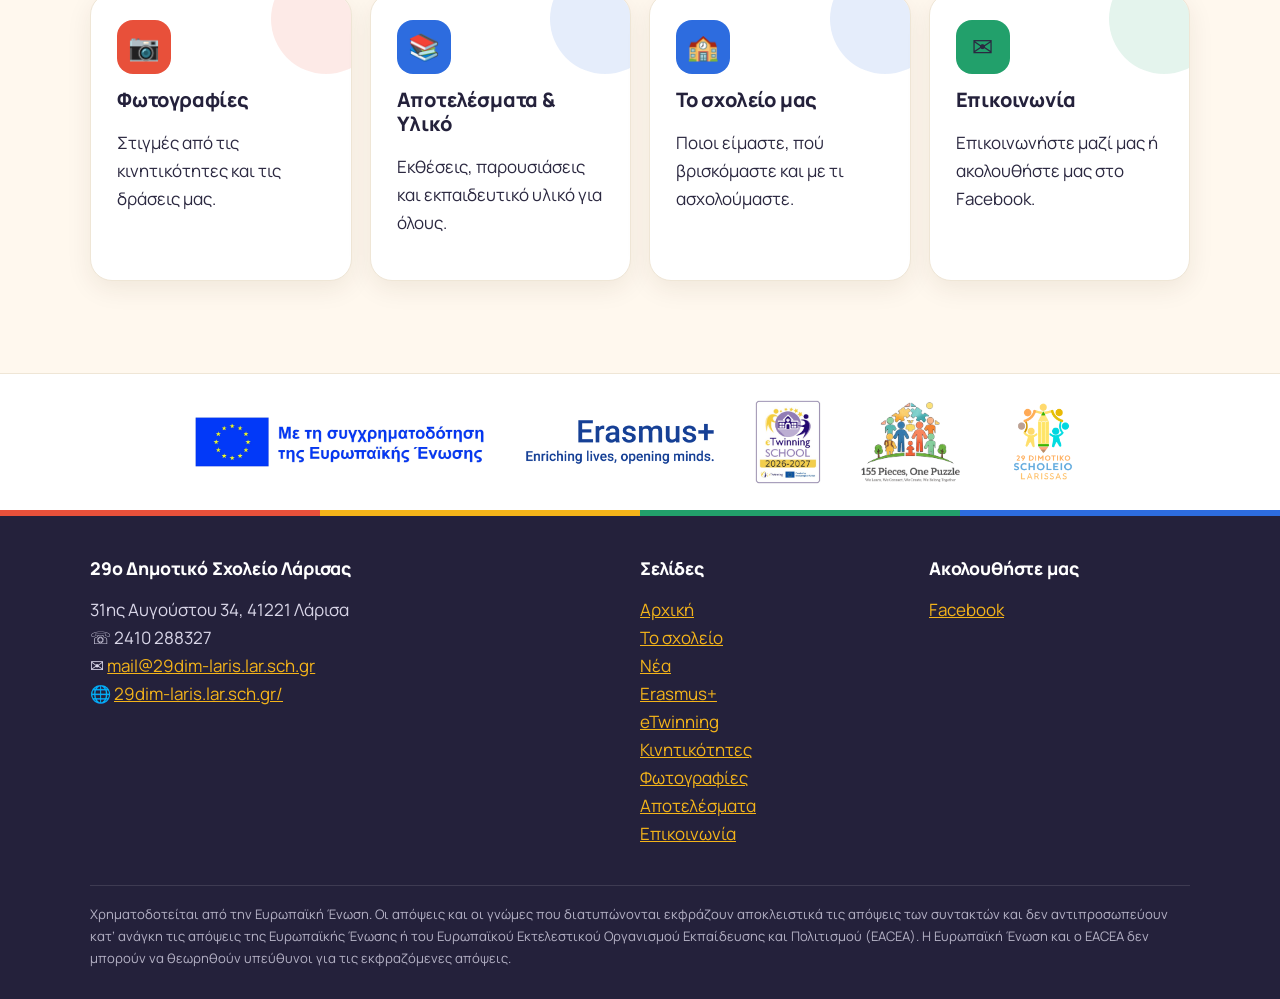
==== commit d7782f95: "Add files via upload" ====
--- a/index.html
+++ b/index.html
@@ -8,7 +8,7 @@
 <script>try{if(localStorage.getItem("lang")==="en")document.documentElement.classList.add("l-en")}catch(e){}</script>
 <link href="https://fonts.googleapis.com/css2?family=Manrope:wght@400;600;700;800&display=swap" rel="stylesheet">
 <link rel="icon" href="logo-school-icon.png">
-<link rel="stylesheet" href="style.css?v=14">
+<link rel="stylesheet" href="style.css?v=15">
 </head>
 <body>
 
@@ -74,6 +74,17 @@
     </div>
     <!-- ✏️ Εδώ φαίνονται τα 3 πιο πρόσφατα νέα. Για νέο άρθρο, αντιγράψτε ένα <a class="ncard"> ... </a> και βάλτε το ΠΡΩΤΟ. -->
     <div class="news-grid">
+      <a class="ncard" href="news-we-speak-for-nature.html">
+        <div class="thumb"><img src="news-we-speak-thumb.jpg" alt=""><span class="cat">eTwinning</span></div>
+        <div class="body">
+          <span class="date"><span data-l="el">Νοέμβριος 2026</span><span data-l="en">November 2026</span></span>
+          <h3><span data-l="el">🌱 Νέο eTwinning: «We Speak for Nature»</span><span data-l="en">🌱 New eTwinning: “We Speak for Nature”</span></h3>
+          <p data-l="el">Η Δ΄ τάξη γίνεται «Φύλακες της Φύσης» μαζί με σχολεία από την Ιταλία και την Ισπανία!</p>
+          <p data-l="en">Our Grade 4 pupils become “Nature Guardians” together with schools from Italy and Spain!</p>
+          <span class="more"><span data-l="el">Διαβάστε →</span><span data-l="en">Read more →</span></span>
+        </div>
+      </a>
+
       <a class="ncard" href="news-quality-labels.html">
         <div class="thumb"><img src="news-quality-labels-thumb.jpg" alt=""><span class="cat">eTwinning</span></div>
         <div class="body">
@@ -96,16 +107,6 @@
         </div>
       </a>
 
-      <a class="ncard" href="news-klirosi-kypros.html">
-        <div class="thumb"><img src="news-xylofagou-thumb.jpg" alt=""><span class="cat">Erasmus+</span></div>
-        <div class="body">
-          <span class="date"><span data-l="el">24 Σεπτεμβρίου 2026</span><span data-l="en">24 September 2026</span></span>
-          <h3><span data-l="el">Ταξιδεύουμε στην Κύπρο! Η κλήρωση έγινε</span><span data-l="en">We're going to Cyprus! The draw has taken place</span></h3>
-          <p data-l="el">Πέντε μαθητές της ΣΤ΄ τάξης θα επισκεφθούν το Α΄ Δημοτικό Σχολείο Ξυλοφάγου στην Κύπρο, 19–23 Απριλίου 2027.</p>
-          <p data-l="en">Five Grade 6 pupils will visit the 1st Primary School of Xylofagou in Cyprus, 19–23 April 2027.</p>
-          <span class="more"><span data-l="el">Διαβάστε →</span><span data-l="en">Read more →</span></span>
-        </div>
-      </a>
     </div>
     <p class="center-link"><a class="btn ghost" href="news.html"><span data-l="el">Όλα τα νέα</span><span data-l="en">All news</span></a></p>
   </div>
@@ -118,7 +119,7 @@
     </div>
     <div class="grid3 upcoming">
       <div class="card"><b><span data-l="el">Ιανουάριος 2027</span><span data-l="en">January 2027</span></b><h4>🇪🇸 <span data-l="el">Σεμινάριο στη Μαδρίτη</span><span data-l="en">Training course in Madrid</span></h4><p>Innovative &amp; Active Methodologies</p></div>
-      <div class="card"><b><span data-l="el">Μάρτιος 2027</span><span data-l="en">March 2027</span></b><h4>🇮🇹 <span data-l="el">Οι Ιταλοί φίλοι μας στη Λάρισα</span><span data-l="en">Our Italian friends visit us</span></h4><p data-l="el">Μαθητές από το ICS 3 di Chieti επισκέπτονται το σχολείο μας.</p><p data-l="en">Pupils from ICS 3 di Chieti visit our school.</p></div>
+      <div class="card"><b><span data-l="el">5–7 Απριλίου 2027</span><span data-l="en">5–7 April 2027</span></b><h4>🇮🇹 <span data-l="el">Οι Ιταλοί φίλοι μας στη Λάρισα</span><span data-l="en">Our Italian friends visit us</span></h4><p data-l="el">Μαθητές από το ICS 3 di Chieti επισκέπτονται το σχολείο μας.</p><p data-l="en">Pupils from ICS 3 di Chieti visit our school.</p></div>
       <div class="card"><b><span data-l="el">19–23 Απριλίου 2027</span><span data-l="en">19–23 April 2027</span></b><h4>🇨🇾 <span data-l="el">Ανταλλαγή μαθητών στην Κύπρο</span><span data-l="en">Pupil exchange to Cyprus</span></h4><p data-l="el">Επίσκεψη στο Α΄ Δημοτικό Σχολείο Ξυλοφάγου.</p><p data-l="en">Visit to the 1st Primary School of Xylofagou.</p></div>
     </div>
     <p style="text-align:center;margin-top:24px"><a class="btn dark" href="mobilities.html"><span data-l="el">Όλο το χρονολόγιο κινητικοτήτων →</span><span data-l="en">Full mobility timeline →</span></a></p>
@@ -136,6 +137,6 @@
   </div>
 </section>
 
-<script src="script.js?v=14"></script>
+<script src="script.js?v=15"></script>
 </body>
 </html>
--- a/style.css
+++ b/style.css
@@ -310,6 +310,7 @@
 .article-body p{font-size:1.08rem}
 .article-body .lead{font-size:1.25rem;font-weight:700;color:var(--ink);line-height:1.5}
 .article-body .closing{font-weight:800;color:var(--green);font-size:1.15rem}
+.article-body .banner{width:100%;border-radius:18px;margin:0 0 24px;box-shadow:var(--shadow)}
 .article-photos{clear:both;display:grid;grid-template-columns:1fr 1fr;gap:14px;margin-top:30px}
 .article-photos img{width:100%;aspect-ratio:4/3;object-fit:cover;border-radius:16px;cursor:zoom-in;box-shadow:var(--shadow);border:5px solid #fff}
 .wide-photos{grid-template-columns:1fr}
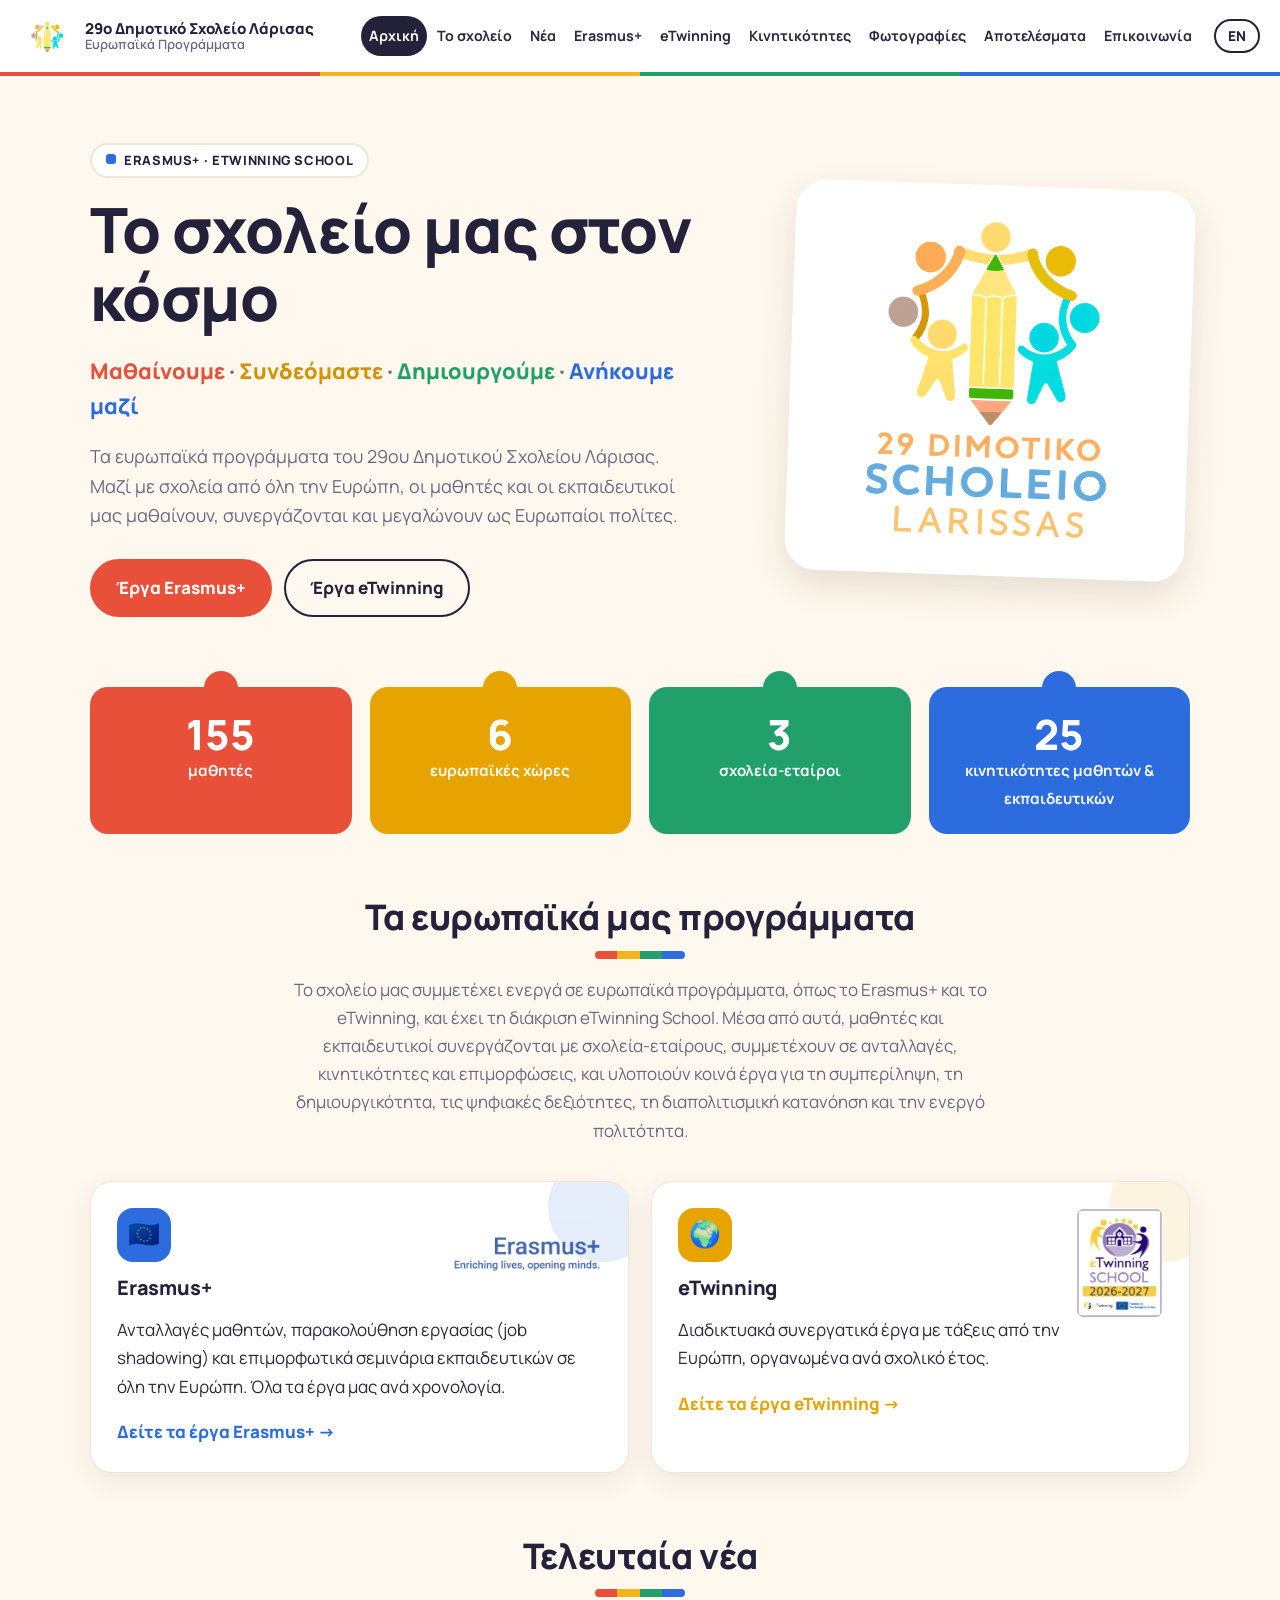
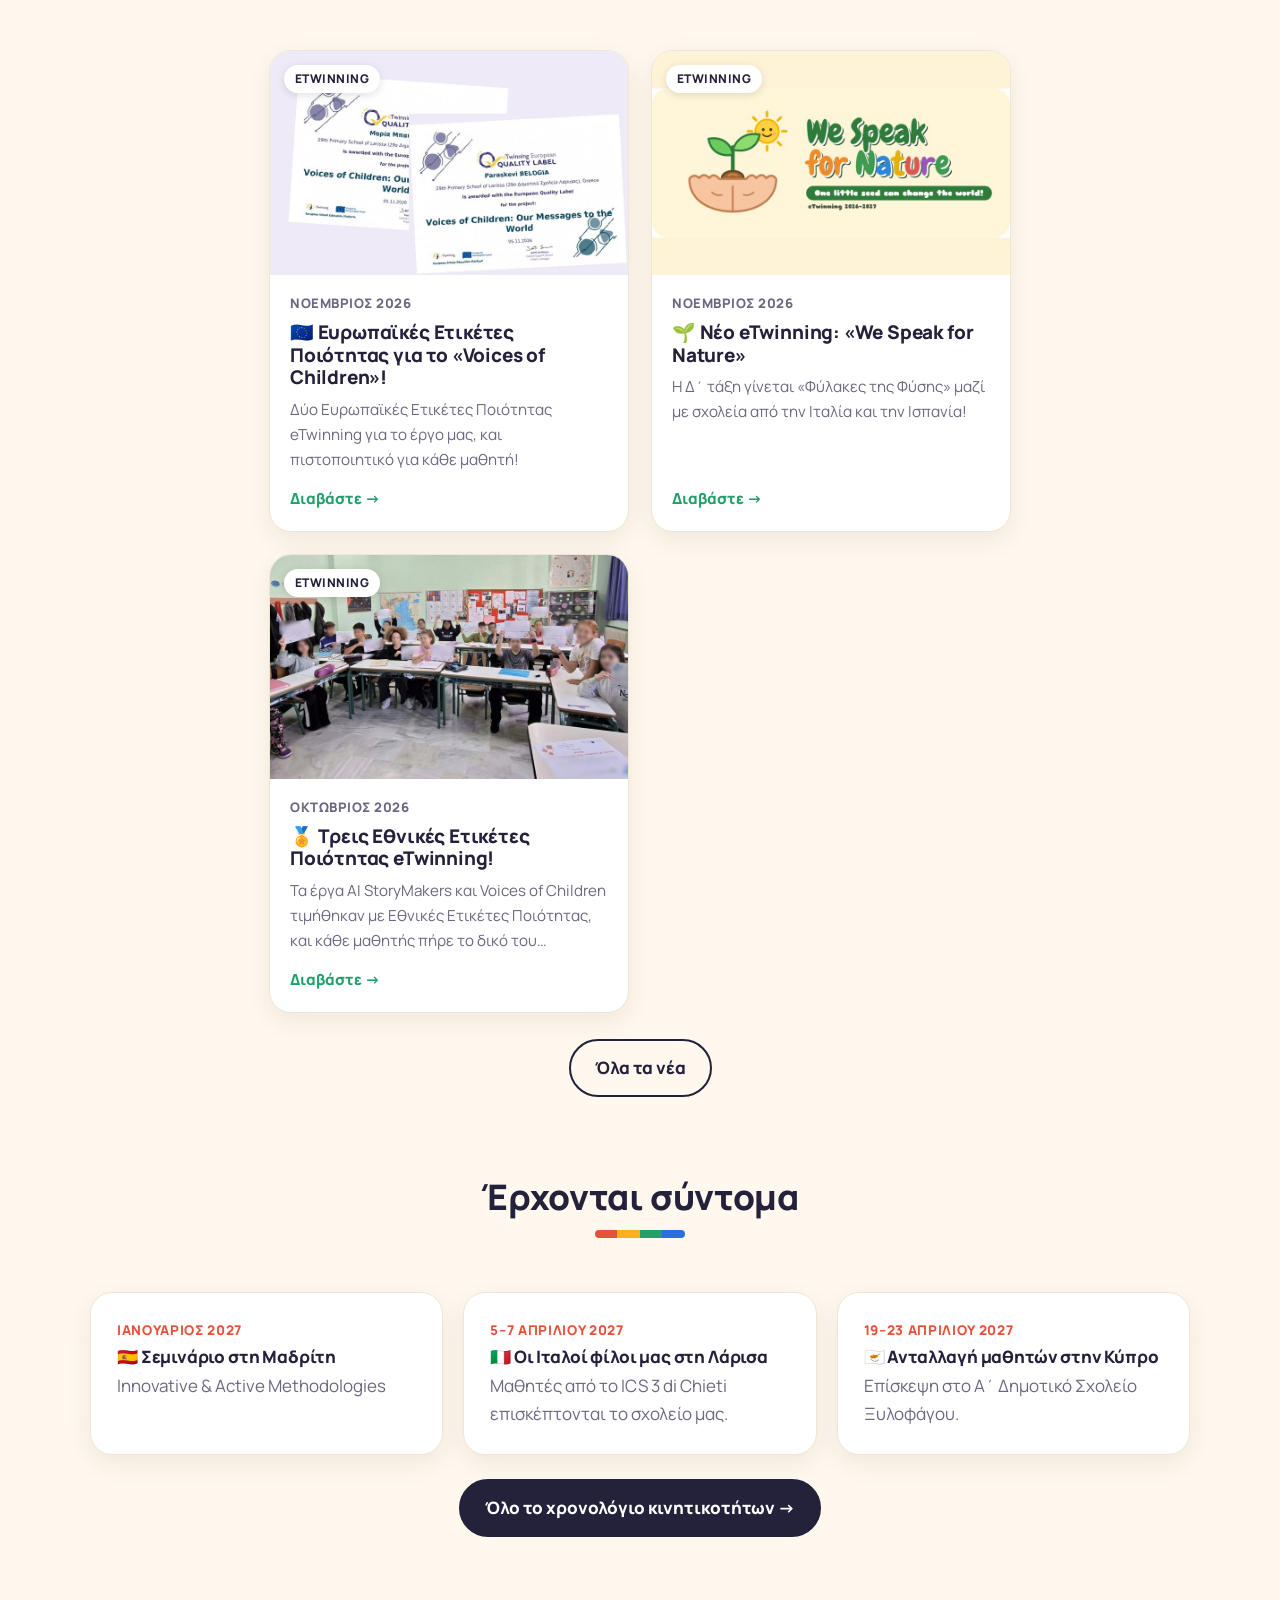
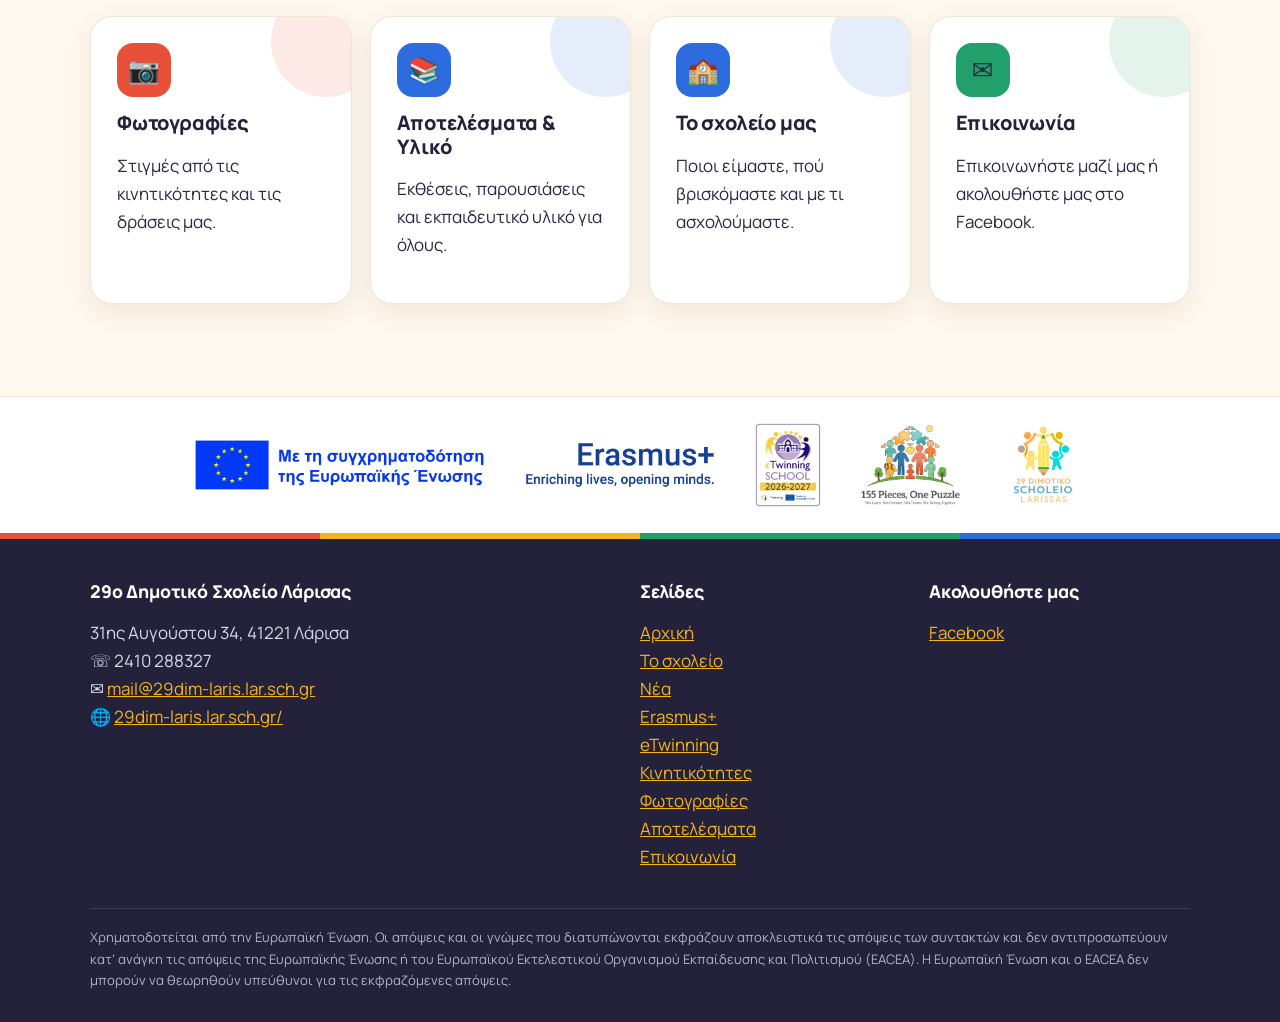
==== commit 4fc059e3: "Add files via upload" ====
--- a/index.html
+++ b/index.html
@@ -8,7 +8,7 @@
 <script>try{if(localStorage.getItem("lang")==="en")document.documentElement.classList.add("l-en")}catch(e){}</script>
 <link href="https://fonts.googleapis.com/css2?family=Manrope:wght@400;600;700;800&display=swap" rel="stylesheet">
 <link rel="icon" href="logo-school-icon.png">
-<link rel="stylesheet" href="style.css?v=15">
+<link rel="stylesheet" href="style.css?v=16">
 </head>
 <body>
 
@@ -74,6 +74,17 @@
     </div>
     <!-- ✏️ Εδώ φαίνονται τα 3 πιο πρόσφατα νέα. Για νέο άρθρο, αντιγράψτε ένα <a class="ncard"> ... </a> και βάλτε το ΠΡΩΤΟ. -->
     <div class="news-grid">
+      <a class="ncard" href="news-european-quality-labels.html">
+        <div class="thumb"><img src="news-eql-thumb.jpg" alt=""><span class="cat">eTwinning</span></div>
+        <div class="body">
+          <span class="date"><span data-l="el">Νοέμβριος 2026</span><span data-l="en">November 2026</span></span>
+          <h3><span data-l="el">🇪🇺 Ευρωπαϊκές Ετικέτες Ποιότητας για το «Voices of Children»!</span><span data-l="en">🇪🇺 European Quality Labels for “Voices of Children”!</span></h3>
+          <p data-l="el">Δύο Ευρωπαϊκές Ετικέτες Ποιότητας eTwinning για το έργο μας, και πιστοποιητικό για κάθε μαθητή!</p>
+          <p data-l="en">Two eTwinning European Quality Labels for our project, and a certificate for every pupil!</p>
+          <span class="more"><span data-l="el">Διαβάστε →</span><span data-l="en">Read more →</span></span>
+        </div>
+      </a>
+
       <a class="ncard" href="news-we-speak-for-nature.html">
         <div class="thumb"><img src="news-we-speak-thumb.jpg" alt=""><span class="cat">eTwinning</span></div>
         <div class="body">
@@ -96,16 +107,6 @@
         </div>
       </a>
 
-      <a class="ncard" href="news-etwinning-school.html">
-        <div class="thumb"><img src="news-etwinning-school-thumb.jpg" alt=""><span class="cat">eTwinning</span></div>
-        <div class="body">
-          <span class="date"><span data-l="el">Οκτώβριος 2026</span><span data-l="en">October 2026</span></span>
-          <h3><span data-l="el">Γίναμε eTwinning School 2026–2027!</span><span data-l="en">We are an eTwinning School 2026–2027!</span></h3>
-          <p data-l="el">Παραλάβαμε την πλακέτα και τη σημαία της Ετικέτας Σχολείου eTwinning: μια διάκριση για όλη τη σχολική μας κοινότητα.</p>
-          <p data-l="en">We received the eTwinning School Label plaque and flag: a distinction for our whole school community.</p>
-          <span class="more"><span data-l="el">Διαβάστε →</span><span data-l="en">Read more →</span></span>
-        </div>
-      </a>
 
     </div>
     <p class="center-link"><a class="btn ghost" href="news.html"><span data-l="el">Όλα τα νέα</span><span data-l="en">All news</span></a></p>
@@ -137,6 +138,6 @@
   </div>
 </section>
 
-<script src="script.js?v=15"></script>
+<script src="script.js?v=16"></script>
 </body>
 </html>
--- a/style.css
+++ b/style.css
@@ -170,6 +170,8 @@
 .chips{display:flex;flex-wrap:wrap;gap:6px;margin:6px 0}
 .chips span{background:#f3ecdf;border-radius:999px;padding:3px 11px;font-size:.82rem;font-weight:700}
 .partners li{margin-bottom:3px}
+.tag.eql{background:#e3e0f5;color:#3b2f87}
+.article-photos img.cert{aspect-ratio:auto;object-fit:contain;background:#fff}
 .tag.ql{background:#fde7c7;color:#8a4b00}
 .label-cards{display:grid;grid-template-columns:1fr 1fr;gap:16px;margin:24px 0}
 .label-card{display:flex;gap:16px;align-items:flex-start;background:#fff;border:1px solid var(--line);border-top:6px solid var(--yellow);border-radius:18px;padding:18px;text-decoration:none;color:inherit;box-shadow:var(--shadow)}
